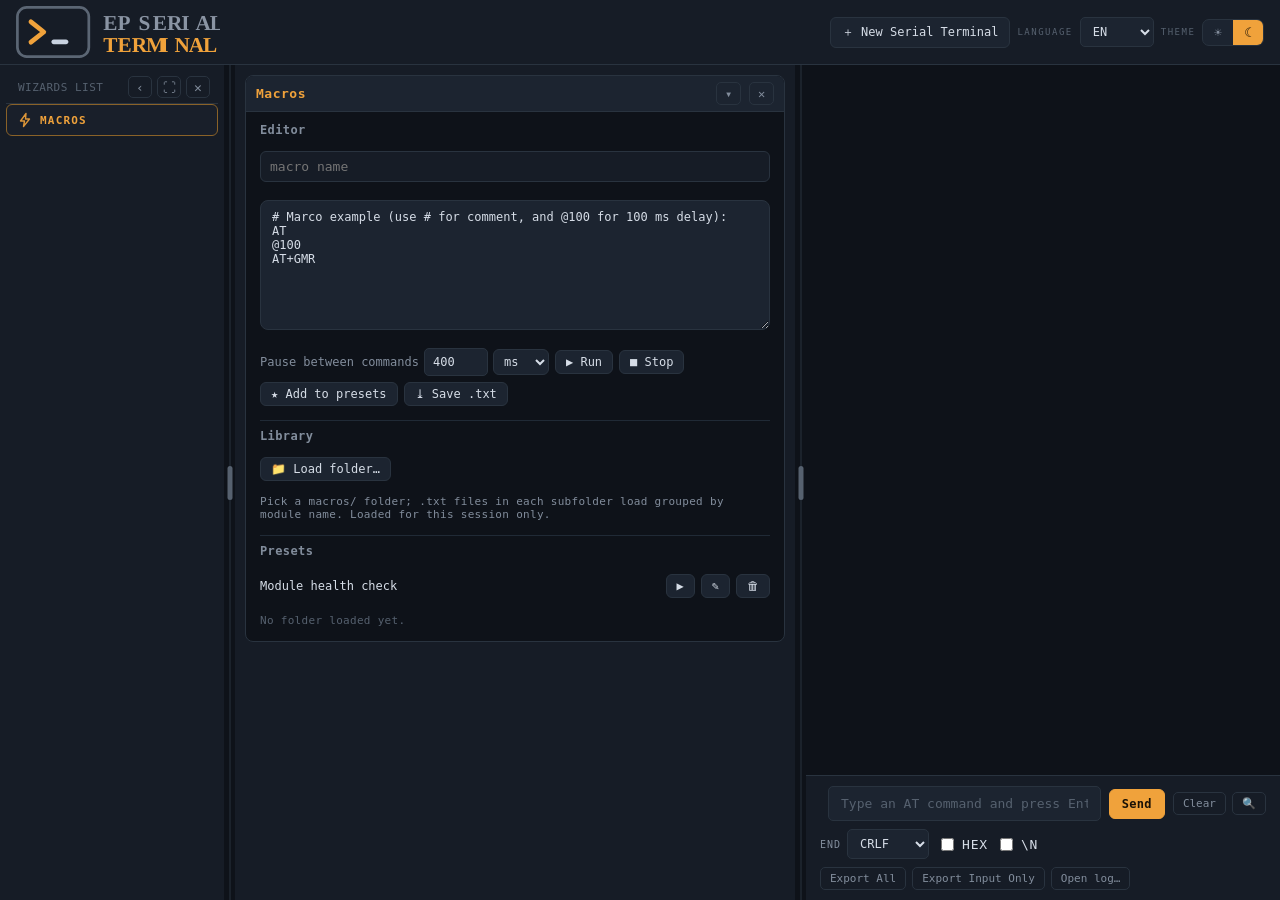
==== index.html @ 5160bb79 "Add code" ====
<!DOCTYPE html>
<html lang="es">
<head>
<meta charset="utf-8">
<meta name="viewport" content="width=device-width, initial-scale=1">
<title>AT Console · SIMCom</title>
<link rel="stylesheet" href="app/vendor/leaflet/leaflet.css">
<link rel="stylesheet" href="app/css/styles.css">
<link id="theme-css" rel="stylesheet" href="app/css/theme-dark.css">
</head>
<body>

<header>
  <!-- header logo: serial (startup/None) · SIMCom · Espressif; syncBrand() swaps it per module and theme -->
  <div class="brand">
    <img class="logo" src="app/img/serial_term.svg" alt="Serial Terminal">
  </div>
  <!-- module info dashboard -->
  <div class="hdr-inst" id="hdr-inst" style="display:none">
    <div class="dcell sim-cell cell-only">
      <span class="dk" data-i18n="g_sim">SIM</span>
      <svg class="sim-ico" viewBox="0 0 22 26" fill="none" xmlns="http://www.w3.org/2000/svg" aria-hidden="true">
        <path d="M3 1.5 h10.5 L20.5 8.5 V22.5 a2 2 0 0 1 -2 2 H3 a2 2 0 0 1 -2 -2 V3.5 a2 2 0 0 1 2 -2 z" stroke="currentColor" stroke-width="1.6"/>
        <rect x="6" y="12" width="10" height="9" rx="1.5" stroke="currentColor" stroke-width="1.3"/>
        <path d="M11 12 V21 M6 15.5 H16 M6 18 H16" stroke="currentColor" stroke-width="1"/>
      </svg>
      <span class="dv" id="g-sim">—</span>
    </div>
    <div class="dcell reg-cell cell-only">
      <span class="dk" data-i18n="g_reg">Registration</span>
      <span class="leds">
        <span class="ledwrap"><i class="led" id="led-creg"></i><b>CREG</b></span>
        <span class="ledwrap"><i class="led" id="led-cgreg"></i><b>CGREG</b></span>
        <span class="ledwrap"><i class="led" id="led-cereg"></i><b>CEREG</b></span>
      </span>
    </div>
    <!-- ESP (Espressif) cells: Wi-Fi mode, state and SSID -->
    <div class="dcell esp-only"><span class="dk" data-i18n="g_wmode">Wi-Fi mode</span><span class="dv" id="g-wmode">—</span></div>
    <div class="dcell esp-only"><span class="dk" data-i18n="g_wstate">State</span><span class="dv" id="g-wstate">—</span></div>
    <div class="dcell esp-only"><span class="dk">SSID</span><span class="dv" id="g-ssid">—</span></div>
    <div class="sig-cell">
      <span class="dk" data-i18n="g_signal">Signal</span>
      <div class="sig-row">
        <span class="bars" id="g-bars"><i></i><i></i><i></i><i></i><i></i></span>
        <div class="dcell mini cell-only"><span class="dk">CSQ</span><span class="dv" id="g-csq">—</span></div>
        <div class="dcell mini"><span class="dk">RSSI</span><span class="dv" id="g-rssi">—</span></div>
        <div class="dcell mini cell-only"><span class="dk">RS-SNR</span><span class="dv" id="g-rssnr">—</span></div>
        <div class="dcell mini cell-only"><span class="dk">RSRP</span><span class="dv" id="g-rsrp">—</span></div>
        <div class="dcell mini esp-only"><span class="dk">CH</span><span class="dv" id="g-chan">—</span></div>
      </div>
    </div>
    <div class="dcell cell-only"><span class="dk" data-i18n="g_mode">Net mode</span><span class="dv" id="g-mode">—</span></div>
    <div class="dcell cell-only"><span class="dk" data-i18n="g_band">Band</span><span class="dv" id="g-band">—</span></div>
    <div class="dcell cell-only"><span class="dk" data-i18n="g_oper">Operator</span><span class="dv dim" id="g-oper">—</span></div>
    <div class="dcell cell-only"><span class="dk">APN</span><span class="dv" id="g-apn">—</span></div>
    <div class="dcell cell-only"><span class="dk" data-i18n="g_iptype">IP type</span><span class="dv" id="g-iptype">—</span></div>
    <div class="dcell"><span class="dk">IP</span><span class="dv" id="g-ip">—</span></div>
    <div class="dcell esp-only"><span class="dk" data-i18n="g_gw">Gateway</span><span class="dv" id="g-gw">—</span></div>
    <div class="dcell esp-only"><span class="dk">MAC</span><span class="dv" id="g-mac">—</span></div>
    <button class="iconbtn" id="dash-refresh" title="Query module">↻</button>
  </div>
  <!-- App control panel: New Serial Terminal, Language, Theme -->
  <div class="ctl">
    <button id="settings-btn" class="btn">＋ <span data-i18n="new_terminal">New Serial Terminal</span></button>
    <span class="ctl-lbl" data-i18n="g_language">Language</span>
    <select id="lang" title="Language / Idioma"></select>
    <span class="ctl-lbl" data-i18n="g_theme">Theme</span>
    <div class="seg" id="theme-toggle" title="Theme">
      <button data-theme="light" aria-label="Light">☀</button>
      <button data-theme="dark" aria-label="Dark">☾</button>
    </div>
  </div>
</header>

<!-- New Serial Terminal menu -->
<div id="settings-pop" hidden>
  <div class="setpop-head"><b id="setpop-title" data-i18n="new_terminal">New Serial Terminal</b><span id="setpop-target" class="setpop-target"></span><span class="sp"></span><button class="iconbtn" id="setpop-close">✕</button></div>
  <div class="setpop-grid">
    <label class="field phys"><span data-i18n="baud">Baud</span>
      <select id="baud">
        <option>9600</option><option>57600</option>
        <option selected>115200</option><option>230400</option>
        <option>460800</option><option>921600</option>
      </select>
    </label>
    <label class="field phys"><span data-i18n="databits">Data</span>
      <select id="databits"><option selected>8</option><option>7</option></select>
    </label>
    <label class="field phys"><span data-i18n="stopbits">Stop</span>
      <select id="stopbits"><option selected>1</option><option>2</option></select>
    </label>
    <label class="field phys"><span data-i18n="parity">Parity</span>
      <select id="parity">
        <option value="none" selected data-i18n="par_none">None</option>
        <option value="even" data-i18n="par_even">Even</option>
        <option value="odd" data-i18n="par_odd">Odd</option>
      </select>
    </label>
    <label class="field"><span data-i18n="enc">Enc</span>
      <select id="enc">
        <option value="utf-8" selected>UTF-8</option>
        <option value="latin1">Latin-1</option>
        <option value="ascii">ASCII</option>
      </select>
    </label>
    <label class="field"><span data-i18n="module">Module</span>
      <select id="module"></select>
    </label>
  </div>
  <div class="setpop-toggles">
    <label class="toggle"><input type="checkbox" id="t-ts" checked> <span data-i18n="ts">Time</span></label>
    <label class="toggle"><input type="checkbox" id="t-dir" checked> <span data-i18n="dir">› ‹ Direction</span></label>
    <label class="toggle"><input type="checkbox" id="t-echo"> <span data-i18n="echo">Show echo</span></label>
    <label class="toggle"><input type="checkbox" id="t-scroll" checked> <span data-i18n="scroll">Auto-scroll</span></label>
    <label class="toggle"><input type="checkbox" id="t-ansi"> <span data-i18n="ansi">ANSI colors</span></label>
    <label class="toggle"><input type="checkbox" id="t-np"> <span data-i18n="np">Non-printable</span></label>
    <label class="toggle sub-toggle"><input type="checkbox" id="t-eolshow"> <span data-i18n="show_eol">↳ show CR / LF</span></label>
    <label class="toggle"><input type="checkbox" id="t-badges" checked> <span data-i18n="badges">Labels (URC / PROMPT / ERROR)</span></label>
    <label class="toggle"><input type="checkbox" id="t-lat" checked> <span data-i18n="latency">Latency (ms)</span></label>
  </div>
  <div class="setpop-foot">
    <label class="toggle phys"><input type="checkbox" id="t-autoreconn"> <span data-i18n="autoreconnect">Auto-reconnect</span></label>
  </div>
  <div class="setpop-conn" id="setpop-conn">
    <button id="connect" class="btn primary" data-i18n="open_serial">Open serial port</button>
    <button id="virtual" class="btn" data-i18n="open_sim">Open Serial simulator</button>
  </div>
  <!-- version + build stamp (populated by init.js from APP_BUILD; standalone builds carry the date) -->
  <div class="setpop-ver" id="setpop-ver"></div>
</div>

<!-- Main: Left Menu, Wizzards pannel, Consoles pannel  -->
<main>
  <!-- Left Menu  -->
  <button id="side-reopen" title="Show AT commands" hidden>›</button>
  <aside id="sidebar"><!-- quick actions injected --></aside>

  <div class="gutter" id="gutter-side" title="Resize"></div> <!-- Resize pannel  -->

  <!-- Wizzards pannel  -->
  <section id="wiz-panel" hidden>
    <div class="wiz-scroll"><div id="wiz-stack"></div></div>
  </section>

  <div class="gutter" id="gutter-wiz" title="Resize" hidden></div> <!-- Resize pannel  -->

  <!-- Consoles pannel  -->
  <div class="panel">

    <div id="consoles"></div>

    <!-- Log search and filters (focused terminal) — opens with 🔍 or Ctrl+F -->
    <div class="searchbar" id="searchbar" hidden>
      <input id="log-q" type="text" data-i18n-ph="log_search" placeholder="Search log" autocomplete="off" spellcheck="false">
      <span id="q-count" class="q-count"></span>
      <button class="iconbtn" id="q-prev" title="Shift+Enter">↑</button>
      <button class="iconbtn" id="q-next" title="Enter">↓</button>
      <button class="qflt active" id="f-tx">TX</button>
      <button class="qflt active" id="f-rx">RX</button>
      <button class="qflt active" id="f-urc">URC</button>
      <button class="qflt active" id="f-err">ERROR</button>
      <button class="iconbtn" id="q-close" title="Esc">✕</button>
    </div>

    <div class="cmdbar">
      <span id="cmd-target" class="cmd-target"></span>
      <input id="cmd" type="text" data-i18n-ph="cmd_ph" placeholder="Type an AT command and press Enter  ·  ↑/↓ history" autocomplete="off" spellcheck="false">
      <button id="send" class="btn primary" data-i18n="send">Send</button>
      <span class="cmd-tools">
        <button class="iconbtn" id="b-clear" data-i18n="clear">Clear</button>
        <button class="iconbtn" id="b-search" title="Ctrl+F">🔍</button>
      </span>
      <label class="field cmd-eol"><span data-i18n="eol">End</span>
        <select id="eol">
          <option value="\r">CR</option>
          <option value="\r\n" selected>CRLF</option>
          <option value="\n">LF</option>
          <option value="" data-i18n="eol_none">No end</option>
        </select>
      </label>
      <label class="toggle hex-tg"><input type="checkbox" id="t-hex"> <span data-i18n="hex">Hex</span></label>
      <label class="toggle hex-tg" title="\r \n \t \xHH \uHHHH"><input type="checkbox" id="t-esc"> <span data-i18n="esc">\n</span></label>
      <span class="cmd-tools">
        <button class="iconbtn" id="b-export" data-i18n="export_all">Export All</button>
        <button class="iconbtn" id="b-exphist" data-i18n="export_input">Export Input Only</button>
        <button class="iconbtn" id="b-import" data-i18n="log_open">Open log…</button>
      </span>
    </div>
  </div>
 
</main>

<!-- Unsupported -->
<div id="unsupported"><div>
  <h2 data-i18n="unsup_title">Web Serial not available</h2>
  <p data-i18n="unsup_text">Your browser doesn't support the <b>Web Serial API</b> (available in desktop Chrome, Edge or Opera, over <code>https</code> or <code>localhost</code>). You can still try the console with the <b>virtual modem</b>, which needs no hardware or port.</p>
  <button class="btn primary" id="u-virtual" style="margin-top:16px" data-i18n="unsup_btn">Continue in Virtual mode</button>
</div></div>

<!-- Scripts -->
<script src="app/js/util.js"></script>
<script src="app/js/icons.js"></script>
<script src="app/js/i18n.js"></script>
<script src="app/lang/en.js"></script>
<script src="app/lang/es.js"></script>
<script src="app/lang/pt.js"></script>
<script src="app/lang/zh.js"></script>
<script src="app/lang/it.js"></script>
<script src="app/lang/fr.js"></script>
<script src="app/lang/ja.js"></script>
<script src="app/lang/ko.js"></script>
<script src="app/lang/de.js"></script>
<script src="app/lang/ru.js"></script>
<script src="app/vendor/leaflet/leaflet.js"></script>
<script src="app/js/serial.js"></script>
<script src="app/js/emulator.js"></script>
<script src="app/js/drivers.js"></script>
<script src="app/js/profiles.js"></script>
<script src="app/js/data.js"></script>
<script src="app/js/macros.js"></script>
<script src="app/js/live.js"></script>
<script src="app/js/session.js"></script>
<script src="app/js/app.js"></script>
<script src="app/js/wizards-core.js"></script>
<script src="app/js/wizards-radio.js"></script>
<script src="app/js/wizards-services.js"></script>
<script src="app/js/init.js"></script>

</body>
</html>
---- app/vendor/leaflet/leaflet.css ----
/* required styles */

.leaflet-pane,
.leaflet-tile,
.leaflet-marker-icon,
.leaflet-marker-shadow,
.leaflet-tile-container,
.leaflet-pane > svg,
.leaflet-pane > canvas,
.leaflet-zoom-box,
.leaflet-image-layer,
.leaflet-layer {
	position: absolute;
	left: 0;
	top: 0;
	}
.leaflet-container {
	overflow: hidden;
	}
.leaflet-tile,
.leaflet-marker-icon,
.leaflet-marker-shadow {
	-webkit-user-select: none;
	   -moz-user-select: none;
	        user-select: none;
	  -webkit-user-drag: none;
	}
/* Prevents IE11 from highlighting tiles in blue */
.leaflet-tile::selection {
	background: transparent;
}
/* Safari renders non-retina tile on retina better with this, but Chrome is worse */
.leaflet-safari .leaflet-tile {
	image-rendering: -webkit-optimize-contrast;
	}
/* hack that prevents hw layers "stretching" when loading new tiles */
.leaflet-safari .leaflet-tile-container {
	width: 1600px;
	height: 1600px;
	-webkit-transform-origin: 0 0;
	}
.leaflet-marker-icon,
.leaflet-marker-shadow {
	display: block;
	}
/* .leaflet-container svg: reset svg max-width decleration shipped in Joomla! (joomla.org) 3.x */
/* .leaflet-container img: map is broken in FF if you have max-width: 100% on tiles */
.leaflet-container .leaflet-overlay-pane svg {
	max-width: none !important;
	max-height: none !important;
	}
.leaflet-container .leaflet-marker-pane img,
.leaflet-container .leaflet-shadow-pane img,
.leaflet-container .leaflet-tile-pane img,
.leaflet-container img.leaflet-image-layer,
.leaflet-container .leaflet-tile {
	max-width: none !important;
	max-height: none !important;
	width: auto;
	padding: 0;
	}

.leaflet-container img.leaflet-tile {
	/* See: https://bugs.chromium.org/p/chromium/issues/detail?id=600120 */
	mix-blend-mode: plus-lighter;
}

.leaflet-container.leaflet-touch-zoom {
	-ms-touch-action: pan-x pan-y;
	touch-action: pan-x pan-y;
	}
.leaflet-container.leaflet-touch-drag {
	-ms-touch-action: pinch-zoom;
	/* Fallback for FF which doesn't support pinch-zoom */
	touch-action: none;
	touch-action: pinch-zoom;
}
.leaflet-container.leaflet-touch-drag.leaflet-touch-zoom {
	-ms-touch-action: none;
	touch-action: none;
}
.leaflet-container {
	-webkit-tap-highlight-color: transparent;
}
.leaflet-container a {
	-webkit-tap-highlight-color: rgba(51, 181, 229, 0.4);
}
.leaflet-tile {
	filter: inherit;
	visibility: hidden;
	}
.leaflet-tile-loaded {
	visibility: inherit;
	}
.leaflet-zoom-box {
	width: 0;
	height: 0;
	-moz-box-sizing: border-box;
	     box-sizing: border-box;
	z-index: 800;
	}
/* workaround for https://bugzilla.mozilla.org/show_bug.cgi?id=888319 */
.leaflet-overlay-pane svg {
	-moz-user-select: none;
	}

.leaflet-pane         { z-index: 400; }

.leaflet-tile-pane    { z-index: 200; }
.leaflet-overlay-pane { z-index: 400; }
.leaflet-shadow-pane  { z-index: 500; }
.leaflet-marker-pane  { z-index: 600; }
.leaflet-tooltip-pane   { z-index: 650; }
.leaflet-popup-pane   { z-index: 700; }

.leaflet-map-pane canvas { z-index: 100; }
.leaflet-map-pane svg    { z-index: 200; }

.leaflet-vml-shape {
	width: 1px;
	height: 1px;
	}
.lvml {
	behavior: url(#default#VML);
	display: inline-block;
	position: absolute;
	}


/* control positioning */

.leaflet-control {
	position: relative;
	z-index: 800;
	pointer-events: visiblePainted; /* IE 9-10 doesn't have auto */
	pointer-events: auto;
	}
.leaflet-top,
.leaflet-bottom {
	position: absolute;
	z-index: 1000;
	pointer-events: none;
	}
.leaflet-top {
	top: 0;
	}
.leaflet-right {
	right: 0;
	}
.leaflet-bottom {
	bottom: 0;
	}
.leaflet-left {
	left: 0;
	}
.leaflet-control {
	float: left;
	clear: both;
	}
.leaflet-right .leaflet-control {
	float: right;
	}
.leaflet-top .leaflet-control {
	margin-top: 10px;
	}
.leaflet-bottom .leaflet-control {
	margin-bottom: 10px;
	}
.leaflet-left .leaflet-control {
	margin-left: 10px;
	}
.leaflet-right .leaflet-control {
	margin-right: 10px;
	}


/* zoom and fade animations */

.leaflet-fade-anim .leaflet-popup {
	opacity: 0;
	-webkit-transition: opacity 0.2s linear;
	   -moz-transition: opacity 0.2s linear;
	        transition: opacity 0.2s linear;
	}
.leaflet-fade-anim .leaflet-map-pane .leaflet-popup {
	opacity: 1;
	}
.leaflet-zoom-animated {
	-webkit-transform-origin: 0 0;
	    -ms-transform-origin: 0 0;
	        transform-origin: 0 0;
	}
svg.leaflet-zoom-animated {
	will-change: transform;
}

.leaflet-zoom-anim .leaflet-zoom-animated {
	-webkit-transition: -webkit-transform 0.25s cubic-bezier(0,0,0.25,1);
	   -moz-transition:    -moz-transform 0.25s cubic-bezier(0,0,0.25,1);
	        transition:         transform 0.25s cubic-bezier(0,0,0.25,1);
	}
.leaflet-zoom-anim .leaflet-tile,
.leaflet-pan-anim .leaflet-tile {
	-webkit-transition: none;
	   -moz-transition: none;
	        transition: none;
	}

.leaflet-zoom-anim .leaflet-zoom-hide {
	visibility: hidden;
	}


/* cursors */

.leaflet-interactive {
	cursor: pointer;
	}
.leaflet-grab {
	cursor: -webkit-grab;
	cursor:    -moz-grab;
	cursor:         grab;
	}
.leaflet-crosshair,
.leaflet-crosshair .leaflet-interactive {
	cursor: crosshair;
	}
.leaflet-popup-pane,
.leaflet-control {
	cursor: auto;
	}
.leaflet-dragging .leaflet-grab,
.leaflet-dragging .leaflet-grab .leaflet-interactive,
.leaflet-dragging .leaflet-marker-draggable {
	cursor: move;
	cursor: -webkit-grabbing;
	cursor:    -moz-grabbing;
	cursor:         grabbing;
	}

/* marker & overlays interactivity */
.leaflet-marker-icon,
.leaflet-marker-shadow,
.leaflet-image-layer,
.leaflet-pane > svg path,
.leaflet-tile-container {
	pointer-events: none;
	}

.leaflet-marker-icon.leaflet-interactive,
.leaflet-image-layer.leaflet-interactive,
.leaflet-pane > svg path.leaflet-interactive,
svg.leaflet-image-layer.leaflet-interactive path {
	pointer-events: visiblePainted; /* IE 9-10 doesn't have auto */
	pointer-events: auto;
	}

/* visual tweaks */

.leaflet-container {
	background: #ddd;
	outline-offset: 1px;
	}
.leaflet-container a {
	color: #0078A8;
	}
.leaflet-zoom-box {
	border: 2px dotted #38f;
	background: rgba(255,255,255,0.5);
	}


/* general typography */
.leaflet-container {
	font-family: "Helvetica Neue", Arial, Helvetica, sans-serif;
	font-size: 12px;
	font-size: 0.75rem;
	line-height: 1.5;
	}


/* general toolbar styles */

.leaflet-bar {
	box-shadow: 0 1px 5px rgba(0,0,0,0.65);
	border-radius: 4px;
	}
.leaflet-bar a {
	background-color: #fff;
	border-bottom: 1px solid #ccc;
	width: 26px;
	height: 26px;
	line-height: 26px;
	display: block;
	text-align: center;
	text-decoration: none;
	color: black;
	}
.leaflet-bar a,
.leaflet-control-layers-toggle {
	background-position: 50% 50%;
	background-repeat: no-repeat;
	display: block;
	}
.leaflet-bar a:hover,
.leaflet-bar a:focus {
	background-color: #f4f4f4;
	}
.leaflet-bar a:first-child {
	border-top-left-radius: 4px;
	border-top-right-radius: 4px;
	}
.leaflet-bar a:last-child {
	border-bottom-left-radius: 4px;
	border-bottom-right-radius: 4px;
	border-bottom: none;
	}
.leaflet-bar a.leaflet-disabled {
	cursor: default;
	background-color: #f4f4f4;
	color: #bbb;
	}

.leaflet-touch .leaflet-bar a {
	width: 30px;
	height: 30px;
	line-height: 30px;
	}
.leaflet-touch .leaflet-bar a:first-child {
	border-top-left-radius: 2px;
	border-top-right-radius: 2px;
	}
.leaflet-touch .leaflet-bar a:last-child {
	border-bottom-left-radius: 2px;
	border-bottom-right-radius: 2px;
	}

/* zoom control */

.leaflet-control-zoom-in,
.leaflet-control-zoom-out {
	font: bold 18px 'Lucida Console', Monaco, monospace;
	text-indent: 1px;
	}

.leaflet-touch .leaflet-control-zoom-in, .leaflet-touch .leaflet-control-zoom-out  {
	font-size: 22px;
	}


/* layers control */

.leaflet-control-layers {
	box-shadow: 0 1px 5px rgba(0,0,0,0.4);
	background: #fff;
	border-radius: 5px;
	}
.leaflet-control-layers-toggle {
	background-image: url(images/layers.png);
	width: 36px;
	height: 36px;
	}
.leaflet-retina .leaflet-control-layers-toggle {
	background-image: url(images/layers-2x.png);
	background-size: 26px 26px;
	}
.leaflet-touch .leaflet-control-layers-toggle {
	width: 44px;
	height: 44px;
	}
.leaflet-control-layers .leaflet-control-layers-list,
.leaflet-control-layers-expanded .leaflet-control-layers-toggle {
	display: none;
	}
.leaflet-control-layers-expanded .leaflet-control-layers-list {
	display: block;
	position: relative;
	}
.leaflet-control-layers-expanded {
	padding: 6px 10px 6px 6px;
	color: #333;
	background: #fff;
	}
.leaflet-control-layers-scrollbar {
	overflow-y: scroll;
	overflow-x: hidden;
	padding-right: 5px;
	}
.leaflet-control-layers-selector {
	margin-top: 2px;
	position: relative;
	top: 1px;
	}
.leaflet-control-layers label {
	display: block;
	font-size: 13px;
	font-size: 1.08333em;
	}
.leaflet-control-layers-separator {
	height: 0;
	border-top: 1px solid #ddd;
	margin: 5px -10px 5px -6px;
	}

/* Default icon URLs */
.leaflet-default-icon-path { /* used only in path-guessing heuristic, see L.Icon.Default */
	background-image: url(images/marker-icon.png);
	}


/* attribution and scale controls */

.leaflet-container .leaflet-control-attribution {
	background: #fff;
	background: rgba(255, 255, 255, 0.8);
	margin: 0;
	}
.leaflet-control-attribution,
.leaflet-control-scale-line {
	padding: 0 5px;
	color: #333;
	line-height: 1.4;
	}
.leaflet-control-attribution a {
	text-decoration: none;
	}
.leaflet-control-attribution a:hover,
.leaflet-control-attribution a:focus {
	text-decoration: underline;
	}
.leaflet-attribution-flag {
	display: inline !important;
	vertical-align: baseline !important;
	width: 1em;
	height: 0.6669em;
	}
.leaflet-left .leaflet-control-scale {
	margin-left: 5px;
	}
.leaflet-bottom .leaflet-control-scale {
	margin-bottom: 5px;
	}
.leaflet-control-scale-line {
	border: 2px solid #777;
	border-top: none;
	line-height: 1.1;
	padding: 2px 5px 1px;
	white-space: nowrap;
	-moz-box-sizing: border-box;
	     box-sizing: border-box;
	background: rgba(255, 255, 255, 0.8);
	text-shadow: 1px 1px #fff;
	}
.leaflet-control-scale-line:not(:first-child) {
	border-top: 2px solid #777;
	border-bottom: none;
	margin-top: -2px;
	}
.leaflet-control-scale-line:not(:first-child):not(:last-child) {
	border-bottom: 2px solid #777;
	}

.leaflet-touch .leaflet-control-attribution,
.leaflet-touch .leaflet-control-layers,
.leaflet-touch .leaflet-bar {
	box-shadow: none;
	}
.leaflet-touch .leaflet-control-layers,
.leaflet-touch .leaflet-bar {
	border: 2px solid rgba(0,0,0,0.2);
	background-clip: padding-box;
	}


/* popup */

.leaflet-popup {
	position: absolute;
	text-align: center;
	margin-bottom: 20px;
	}
.leaflet-popup-content-wrapper {
	padding: 1px;
	text-align: left;
	border-radius: 12px;
	}
.leaflet-popup-content {
	margin: 13px 24px 13px 20px;
	line-height: 1.3;
	font-size: 13px;
	font-size: 1.08333em;
	min-height: 1px;
	}
.leaflet-popup-content p {
	margin: 17px 0;
	margin: 1.3em 0;
	}
.leaflet-popup-tip-container {
	width: 40px;
	height: 20px;
	position: absolute;
	left: 50%;
	margin-top: -1px;
	margin-left: -20px;
	overflow: hidden;
	pointer-events: none;
	}
.leaflet-popup-tip {
	width: 17px;
	height: 17px;
	padding: 1px;

	margin: -10px auto 0;
	pointer-events: auto;

	-webkit-transform: rotate(45deg);
	   -moz-transform: rotate(45deg);
	    -ms-transform: rotate(45deg);
	        transform: rotate(45deg);
	}
.leaflet-popup-content-wrapper,
.leaflet-popup-tip {
	background: white;
	color: #333;
	box-shadow: 0 3px 14px rgba(0,0,0,0.4);
	}
.leaflet-container a.leaflet-popup-close-button {
	position: absolute;
	top: 0;
	right: 0;
	border: none;
	text-align: center;
	width: 24px;
	height: 24px;
	font: 16px/24px Tahoma, Verdana, sans-serif;
	color: #757575;
	text-decoration: none;
	background: transparent;
	}
.leaflet-container a.leaflet-popup-close-button:hover,
.leaflet-container a.leaflet-popup-close-button:focus {
	color: #585858;
	}
.leaflet-popup-scrolled {
	overflow: auto;
	}

.leaflet-oldie .leaflet-popup-content-wrapper {
	-ms-zoom: 1;
	}
.leaflet-oldie .leaflet-popup-tip {
	width: 24px;
	margin: 0 auto;

	-ms-filter: "progid:DXImageTransform.Microsoft.Matrix(M11=0.70710678, M12=0.70710678, M21=-0.70710678, M22=0.70710678)";
	filter: progid:DXImageTransform.Microsoft.Matrix(M11=0.70710678, M12=0.70710678, M21=-0.70710678, M22=0.70710678);
	}

.leaflet-oldie .leaflet-control-zoom,
.leaflet-oldie .leaflet-control-layers,
.leaflet-oldie .leaflet-popup-content-wrapper,
.leaflet-oldie .leaflet-popup-tip {
	border: 1px solid #999;
	}


/* div icon */

.leaflet-div-icon {
	background: #fff;
	border: 1px solid #666;
	}


/* Tooltip */
/* Base styles for the element that has a tooltip */
.leaflet-tooltip {
	position: absolute;
	padding: 6px;
	background-color: #fff;
	border: 1px solid #fff;
	border-radius: 3px;
	color: #222;
	white-space: nowrap;
	-webkit-user-select: none;
	-moz-user-select: none;
	-ms-user-select: none;
	user-select: none;
	pointer-events: none;
	box-shadow: 0 1px 3px rgba(0,0,0,0.4);
	}
.leaflet-tooltip.leaflet-interactive {
	cursor: pointer;
	pointer-events: auto;
	}
.leaflet-tooltip-top:before,
.leaflet-tooltip-bottom:before,
.leaflet-tooltip-left:before,
.leaflet-tooltip-right:before {
	position: absolute;
	pointer-events: none;
	border: 6px solid transparent;
	background: transparent;
	content: "";
	}

/* Directions */

.leaflet-tooltip-bottom {
	margin-top: 6px;
}
.leaflet-tooltip-top {
	margin-top: -6px;
}
.leaflet-tooltip-bottom:before,
.leaflet-tooltip-top:before {
	left: 50%;
	margin-left: -6px;
	}
.leaflet-tooltip-top:before {
	bottom: 0;
	margin-bottom: -12px;
	border-top-color: #fff;
	}
.leaflet-tooltip-bottom:before {
	top: 0;
	margin-top: -12px;
	margin-left: -6px;
	border-bottom-color: #fff;
	}
.leaflet-tooltip-left {
	margin-left: -6px;
}
.leaflet-tooltip-right {
	margin-left: 6px;
}
.leaflet-tooltip-left:before,
.leaflet-tooltip-right:before {
	top: 50%;
	margin-top: -6px;
	}
.leaflet-tooltip-left:before {
	right: 0;
	margin-right: -12px;
	border-left-color: #fff;
	}
.leaflet-tooltip-right:before {
	left: 0;
	margin-left: -12px;
	border-right-color: #fff;
	}

/* Printing */

@media print {
	/* Prevent printers from removing background-images of controls. */
	.leaflet-control {
		-webkit-print-color-adjust: exact;
		print-color-adjust: exact;
		}
	}
---- app/css/styles.css ----
@layer base, responsive;

@layer base {
/* AT Console — structure and components (no theme colors).
   Colors live in theme-dark.css / theme-light.css. */
:root {
  --mono: ui-monospace, 'JetBrains Mono', 'IBM Plex Mono', 'SF Mono', Menlo, Consolas, monospace;
}

  * { box-sizing: border-box; }
  html, body { height: 100%; margin: 0; }
  body {
    background: var(--bg);
    color: var(--ink);
    font-family: var(--mono);
    font-size: 13px;
    display: flex;
    flex-direction: column;
    overflow: hidden;
  }
  button { font-family: inherit; cursor: pointer; }
  ::selection { background: var(--amber-dim); color: #fff; }

  /* Theme-matching scrollbars (Chromium + Firefox) */
  * { scrollbar-width: thin; scrollbar-color: var(--line) transparent; }
  ::-webkit-scrollbar { width: 11px; height: 11px; }
  ::-webkit-scrollbar-track { background: transparent; }
  ::-webkit-scrollbar-thumb { background: var(--line); border-radius: 7px;
    border: 3px solid transparent; background-clip: padding-box; }
  ::-webkit-scrollbar-thumb:hover { background: var(--ink-faint); }
  ::-webkit-scrollbar-thumb:active { background: var(--amber-dim); }
  ::-webkit-scrollbar-corner { background: transparent; }

  /* ---------- Header (logo · instruments · controls; wraps if it doesn't fit) ---------- */
  header {
    display: flex; align-items: center; gap: 4px 14px;
    flex-wrap: wrap;                    /* narrow: blocks wrap to the next row instead of overlapping */
    padding: 6px 16px;
    background: var(--surface);
    border-bottom: 1px solid var(--line);
    flex-shrink: 0;
  }
  .brand { display: flex; align-items: center; gap: 11px; }
  .brand .logo { height: 52px; width: auto; display: block; }
  .brand .tag { display: flex; flex-direction: column; line-height: 1.12; }
  .brand .tag b { font-size: 13px; letter-spacing: .3px; color: var(--ink); font-weight: 600; }
  .brand .tag small { color: var(--ink-faint); letter-spacing: 1.5px; text-transform: uppercase; font-size: 9px; }

  /* ---------- Theme toggle (segmented pill) ---------- */
  .seg { display: inline-flex; flex-wrap: wrap; border: 1px solid var(--line); border-radius: 7px; overflow: hidden; background: var(--surface-2); }
  .seg button { background: transparent; border: none; color: var(--ink-dim); padding: 6px 11px; font-size: 13px; line-height: 1; white-space: nowrap; cursor: pointer; transition: background .12s, color .12s; }
  .seg button:hover { color: var(--ink); }
  .seg button.on { background: var(--amber); color: #1a1206; }

  .ctl { display: flex; align-items: center; gap: 7px; margin-left: auto; flex-shrink: 0; }   /* doesn't shrink: the info area (which wraps) absorbs the shortfall */
  .ctl .seg { flex-wrap: nowrap; flex-shrink: 0; }   /* the theme toggle never wraps */
  #settings-btn { padding: 6px 11px; letter-spacing: 0; white-space: nowrap; }   /* more compact so everything fits */
  label.field { display: flex; align-items: center; gap: 6px; color: var(--ink-dim);
    text-transform: uppercase; font-size: 10px; letter-spacing: 1px; }
  select, input[type=text], input[type=number], input[type=password] {
    font-family: inherit; font-size: 12px;
    background: var(--surface-2); color: var(--ink);
    border: 1px solid var(--line); border-radius: 5px;
    padding: 6px 8px; outline: none;
  }
  select:focus, input[type=text]:focus, input[type=number]:focus, input[type=password]:focus { border-color: var(--amber-dim); }
  input[type=checkbox] { accent-color: var(--amber); }

  .btn {
    background: var(--surface-2); color: var(--ink);
    border: 1px solid var(--line); border-radius: 6px;
    padding: 7px 12px; font-size: 12px; letter-spacing: .3px;
    transition: border-color .12s, background .12s;
  }
  .btn:hover { border-color: var(--amber-dim); background: var(--hover); }
  .btn:active { transform: translateY(1px); }
  .btn.primary { background: var(--amber); color: #1a1206; border-color: var(--amber); font-weight: 600; }
  .btn.primary:hover { background: var(--amber-hi); }
  .btn.danger:hover { border-color: var(--err); color: var(--err); }
  .btn:disabled { opacity: .4; cursor: not-allowed; }

  /* ---------- Module info, unified into the header ---------- */
  .hdr-inst {
    display: flex; align-items: center;
    flex-wrap: wrap; row-gap: 2px;      /* cells that don't fit wrap to the next row (no horizontal scroll) */
    border-left: 1px solid var(--line-soft);
    min-width: 0; flex-shrink: 1;
  }
  .ctl-lbl { font-size: 9px; letter-spacing: 1.5px; text-transform: uppercase; color: var(--ink-faint); white-space: nowrap; }

  .dcell { display: flex; flex-direction: column; gap: 1px; padding: 3px 12px;
    min-width: 52px; border-right: 1px solid var(--line-soft); }
  .hdr-inst > .dcell:last-of-type, .hdr-inst > .sig-cell { }
  .dk { font-size: 8px; letter-spacing: 1px; text-transform: uppercase; color: var(--ink-faint); white-space: nowrap; }
  .dv { font-size: 12px; color: var(--ink); font-variant-numeric: tabular-nums; white-space: nowrap; }
  .dv.dim { color: var(--ink-faint); }

  /* signal cell: bars + metrics (CSQ/RSSI/RS-SNR/RSRP) grouped */
  .sig-cell { display: flex; flex-direction: column; gap: 3px; padding: 3px 12px; border-right: 1px solid var(--line-soft); }
  .sig-row { display: flex; align-items: flex-end; gap: 12px; }
  .dcell.mini { padding: 0; min-width: auto; border-right: none; }

  .dot { display: inline-block; width: 8px; height: 8px; border-radius: 50%;
    background: var(--ink-faint); box-shadow: 0 0 0 0 transparent; }
  .dot.on { background: var(--ok); box-shadow: 0 0 8px var(--ok); }
  .dot.busy { background: var(--amber); box-shadow: 0 0 8px var(--amber); }

  .bars { display: flex; align-items: flex-end; gap: 2px; height: 16px; }
  .bars i { width: 4px; background: var(--line); border-radius: 1px; transition: background .2s, height .2s; }
  .bars i:nth-child(1){ height: 4px; } .bars i:nth-child(2){ height: 7px; }
  .bars i:nth-child(3){ height: 10px; } .bars i:nth-child(4){ height: 13px; }
  .bars i:nth-child(5){ height: 16px; }
  .bars i.lit { background: var(--amber); }

  /* header dashboard per family: cellular cells (cell-only) vs Espressif (esp-only) */
  #hdr-inst.esp .cell-only { display: none; }
  #hdr-inst:not(.esp) .esp-only { display: none; }

  /* SIM icon (SVG): follows the CPIN state (green READY · amber asks PIN/PUK · red no SIM) */
  .sim-ico { height: 18px; width: auto; color: var(--ink-dim); margin: 1px 0; transition: color .2s; }
  .sim-cell { align-items: flex-start; }
  .sim-cell.sim-ok   .sim-ico { color: var(--ok); }
  .sim-cell.sim-warn .sim-ico { color: var(--amber); }
  .sim-cell.sim-err  .sim-ico { color: var(--err); }

  /* registration: 3 LEDs (CREG / CGREG / CEREG) */
  .leds { display: flex; align-items: center; gap: 9px; white-space: nowrap; height: 15px; }
  .ledwrap { display: flex; align-items: center; gap: 3px; cursor: default; }
  .ledwrap b { font-size: 9px; font-weight: 600; color: var(--ink-faint); letter-spacing: .3px; }
  .led { width: 8px; height: 8px; border-radius: 50%; background: var(--line);
    box-shadow: 0 0 0 0 transparent; transition: background .2s, box-shadow .2s; }
  .led.ok   { background: var(--ok);    box-shadow: 0 0 7px var(--ok); }
  .led.roam { background: #4a90d9;      box-shadow: 0 0 7px #4a90d9; }   /* registered while roaming (blue) */
  .led.warn { background: var(--amber); box-shadow: 0 0 7px var(--amber); }
  .led.err  { background: var(--err);   box-shadow: 0 0 7px var(--err); }

  #dash-refresh { margin: 0 6px; font-size: 15px; flex-shrink: 0; }

  /* ---------- Main ---------- */
  main { display: flex; flex: 1; min-height: 0; }

  /* Draggable dividers between panels (thin line + centered handle, Claude style) */
  .gutter { flex: 0 0 11px; align-self: stretch; background: transparent; cursor: col-resize;
    position: relative; z-index: 6; }
  /* continuous full-height line, centered in the gutter */
  .gutter::before { content: ''; position: absolute; left: 50%; top: 0; bottom: 0; transform: translateX(-50%);
    width: 1px; background: var(--line); transition: background .12s; }
  /* handle (pill) centered on the line */
  .gutter::after { content: ''; position: absolute; left: 50%; top: 50%; transform: translate(-50%, -50%);
    width: 5px; height: 34px; border-radius: 5px; background: var(--ink-faint);
    transition: background .12s; }
  .gutter:hover::before, .gutter.dragging::before { background: var(--amber); }
  .gutter:hover::after, .gutter.dragging::after { background: var(--amber); }
  .gutter[hidden] { display: none; }

  aside {
    width: 224px; flex-shrink: 0;
    background: var(--surface);
    overflow-y: auto; padding: 6px;
  }
  /* collapsible sidebar category: clicking the header shows/hides its sub-options.
     It is a "parent menu": same typography as the top-level items. */
  summary.grp-cat { list-style: none; cursor: pointer;
    font-size: 11px; letter-spacing: 1.2px; text-transform: uppercase; color: var(--ink-dim);
    font-weight: 600; padding: 8px 10px 3px; border: 1px solid transparent;   /* transparent border: aligns the icon with the items */
    display: flex; align-items: center; gap: 7px; }
  summary.grp-cat::-webkit-details-marker { display: none; }
  /* expand arrow: to the RIGHT of parent options, slightly bigger */
  summary.grp-cat::after { content: '▸'; font-size: 12px; color: var(--ink-faint); transition: transform .15s; flex-shrink: 0; margin-left: 4px; }
  .grp-catgroup[open] > summary.grp-cat::after { transform: rotate(90deg); color: var(--amber); }
  summary.grp-cat:hover { color: var(--amber); }
  summary.grp-cat:hover::after { color: var(--amber); }
  /* collapsed: hide the sub-options (the item's display:flex overrides the <details>' native display:none) */
  .grp-catgroup:not([open]) > .grp-item { display: none; }
  /* each sidebar option is a wizard launcher (AT commands live inside the wizard) */
  .grp-item {
    width: 100%; text-align: left; cursor: pointer; margin-bottom: 2px;
    background: transparent; border: 1px solid transparent; border-radius: 6px;
    padding: 7px 10px; font-size: 11px; letter-spacing: 1.2px;   /* top level = "parent menu" (same size as the categories) */
    text-transform: uppercase; color: var(--ink-dim); font-weight: 600;
    display: flex; align-items: center; gap: 7px;
  }
  .grp-item.sub {                              /* sub-option: smaller typography than the parents */
    padding: 6px 10px 6px 24px; font-size: 9.5px; letter-spacing: .8px;
    font-weight: 400; color: var(--ink-faint);
  }
  /* per-option icon (inherits the item color via currentColor) */
  .grp-ico { width: 16px; height: 16px; flex-shrink: 0; display: inline-flex; align-items: center; justify-content: center; opacity: .9; }
  .grp-ico svg { width: 100%; height: 100%; display: block; }
  .grp-item.sub .grp-ico { width: 14px; height: 14px; }
  /* the name takes the available width (pushes the category arrow to the right) */
  .grp-name { flex: 1; min-width: 0; overflow: hidden; text-overflow: ellipsis; white-space: nowrap; }
  .grp-item:hover { color: var(--amber); background: var(--surface-2); border-color: var(--line); }
  .grp-item.active { color: var(--amber); border-color: var(--amber-dim); background: var(--hover); }
  /* "AT Commands" combo at the foot of each wizard: 2 colors depending on whether it asks for parameters */
  .at-cmds option.needs-param { color: var(--amber); }         /* ✎ requires parameters → goes to the box */
  .at-cmds option.no-param    { color: var(--ok); }            /* ▸ ready → sent directly */
  .at-cmds select.needs-param { color: var(--amber); border-color: var(--amber-dim); }   /* reflects the selected option in the closed combo */
  .at-cmds select.no-param    { color: var(--ok); }

  .panel { flex: 1; display: flex; flex-direction: column; min-width: 0; }

  .logbar {
    display: flex; align-items: center; gap: 14px;
    padding: 6px 14px; border-bottom: 1px solid var(--line-soft);
    color: var(--ink-faint); font-size: 11px; flex-shrink: 0;
  }
  .logbar .sp { margin-left: auto; }
  .toggle { display: flex; align-items: center; gap: 5px; cursor: pointer; user-select: none;
    text-transform: uppercase; letter-spacing: .8px; }
  .toggle input { accent-color: var(--amber); }
  .iconbtn { background: transparent; border: 1px solid var(--line); border-radius: 5px;
    color: var(--ink-dim); padding: 4px 9px; font-size: 11px; }
  .iconbtn:hover { border-color: var(--amber-dim); color: var(--ink); }

  #consoles { flex: 1; min-height: 0; display: grid; gap: 8px; padding: 8px; overflow-y: auto;
    grid-template-columns: 1fr 1fr; grid-auto-rows: 1fr; }
  #consoles[data-n="1"] { grid-template-columns: 1fr; }
  /* From the 5th terminal (3rd row) rows stay at "2 rows" height and the area scrolls */
  #consoles[data-scroll="1"] { grid-auto-rows: calc((100% - 8px) / 2); }
  /* Odd count (≥3): the last terminal takes the full width of its row */
  #consoles[data-odd="1"] .cpane:last-child { grid-column: 1 / -1; }
  .cpane { display: flex; flex-direction: column; min-width: 0; min-height: 0; overflow: hidden;
    border: 1px solid var(--line-soft); border-radius: 8px; background: var(--surface); }
  .cpane.focused { border-color: var(--amber); }
  .cpane.kbd { border-color: var(--ok); box-shadow: inset 0 0 0 1px var(--ok); }
  .cpkbd { flex-shrink: 0; margin-left: auto; color: var(--ink-faint); font-size: 13px; opacity: .35; cursor: pointer; transition: opacity .12s, color .12s; }   /* opens the right group: ⌨ MOD connect ⚙ ✕ */
  .cpkbd:hover { opacity: .8; color: var(--ink-dim); }
  .cpane.kbd .cpkbd { opacity: 1; color: var(--ok); text-shadow: 0 0 6px var(--ok); }
  .cphead { display: flex; align-items: center; gap: 8px; padding: 5px 10px; flex-shrink: 0;
    border-bottom: 1px solid var(--line-soft); background: var(--surface-2);
    font-size: 11px; color: var(--ink-dim); cursor: pointer; }
  .cptitle { flex: 0 1 auto; font-family: var(--mono); min-width: 0; overflow: hidden; text-overflow: ellipsis; white-space: nowrap; }   /* doesn't grow: the ✎ stays glued to the name */
  .cpdot { width: 7px; height: 7px; border-radius: 50%; background: var(--ink-faint); flex-shrink: 0;
    box-shadow: 0 0 0 0 transparent; transition: background .2s, box-shadow .2s; }
  .cpane.online .cpdot { background: var(--ok); box-shadow: 0 0 8px var(--ok); }
  .cpclose { background: transparent; border: none; color: var(--ink-faint); cursor: pointer;
    font-size: 12px; line-height: 1; padding: 2px 4px; border-radius: 4px; flex-shrink: 0; }
  .cpclose:hover { color: var(--err); background: var(--line-soft); }
  .cpren { background: transparent; border: none; color: var(--ink-faint); cursor: pointer;
    font-size: 11px; line-height: 1; padding: 2px 4px; border-radius: 4px; flex-shrink: 0; }
  .cpren:hover { color: var(--amber); background: var(--line-soft); }
  .cptitle.editing { outline: 1px solid var(--amber); border-radius: 3px; padding: 0 4px;
    cursor: text; color: var(--ink); background: var(--bg); }
  .cpmod { flex-shrink: 0; font-family: var(--mono); font-size: 9px; letter-spacing: .5px;
    color: var(--amber); border: 1px solid var(--line); border-radius: 4px; padding: 1px 5px; }
  .cpconn { flex-shrink: 0; font-size: 10px; line-height: 1; cursor: pointer; padding: 2px 7px;
    border-radius: 4px; border: 1px solid var(--line); background: var(--surface-2); color: var(--ink-dim); }
  .cpconn.on { color: var(--ok); border-color: var(--ok); }
  .cpconn:not(.on) { color: var(--amber); border-color: var(--amber-dim); }
  .cpconn.retry { color: var(--err); border-color: var(--err); }   /* retrying → offers "Stop retrying" */
  .cpconn:hover { background: var(--line-soft); }
  .cpgear { flex-shrink: 0; background: transparent; border: none; color: var(--ink-faint); cursor: pointer;
    font-size: 11px; line-height: 1; padding: 2px 4px; border-radius: 4px; }
  .cpgear:hover { color: var(--amber); background: var(--line-soft); }
  .cpane:not(.online) .cptitle { color: var(--ink-faint); }

  #settings-pop { position: absolute; right: 12px; top: 52px; z-index: 60; width: min(560px, calc(100vw - 24px));
    background: var(--surface); border: 1px solid var(--line); border-radius: 10px; padding: 0 0 14px;   /* breathing room below: the last visible row isn't glued to the edge */
    box-shadow: 0 12px 40px rgba(0,0,0,.4); overflow: hidden; }
  .setpop-head { display: flex; align-items: center; gap: 8px; padding: 8px 12px; font-size: 14px;
    background: var(--surface-2); border-bottom: 1px solid var(--line); }
  .setpop-head b { color: var(--amber); letter-spacing: .5px; }
  .setpop-head .sp { margin-left: auto; }
  #setpop-close { margin-left: auto; }
  .setpop-head .iconbtn { width: 27px; height: 25px; padding: 0; display: inline-flex; align-items: center; justify-content: center; font-size: 13px; line-height: 1; }
  #settings-pop .setpop-grid, #settings-pop .setpop-conn, #settings-pop .setpop-toggles, #settings-pop .setpop-foot { margin-left: 14px; margin-right: 14px; }
  .setpop-target { font-family: var(--mono); font-size: 11px; color: var(--amber); }
  .setpop-target:not(:empty)::before { content: '· '; color: var(--ink-faint); }
  .setpop-grid { display: flex; flex-wrap: wrap; gap: 10px 14px; margin-top: 12px; margin-bottom: 12px; }
  .setpop-toggles { display: flex; flex-wrap: wrap; gap: 8px 16px; padding-top: 10px; border-top: 1px solid var(--line-soft); }
  .setpop-conn { display: flex; gap: 8px; flex-wrap: wrap; padding-top: 12px; margin-top: 12px; border-top: 1px solid var(--line-soft); }   /* the bottom breathing room comes from the popover padding */
  /* version + build stamp line at the foot of the ⚙ popover */
  .setpop-ver { margin: 8px 14px 0; font-family: var(--mono); font-size: 10px; color: var(--ink-faint); text-align: right; }
  .sub-toggle { margin-left: 16px; color: var(--ink-dim); }
  .sub-toggle input:disabled + span { opacity: .4; }
  .grp-mod { font-size: 9px; font-family: var(--mono); color: var(--amber); opacity: .75;
    border: 1px solid var(--line); border-radius: 4px; padding: 0 4px; margin-left: 6px; text-transform: uppercase; letter-spacing: .04em; }
  .macro-ta { width: 100%; min-height: 130px; resize: vertical; box-sizing: border-box; margin: 4px 0;
    font-family: var(--mono); font-size: 12px; background: var(--surface-2); border: 1px solid var(--line);
    color: var(--ink); border-radius: 8px; padding: 9px 11px; }
  .mac-row { display: flex; align-items: center; gap: 6px; padding: 2px 0; }
  .mac-name { flex: 1; min-width: 0; font-size: 12px; color: var(--ink); overflow: hidden; text-overflow: ellipsis; white-space: nowrap; }
  .gn-sechead.mac-active { color: var(--amber); }
  .mac-delay { width: 64px; font-family: var(--mono); font-size: 12px; background: var(--surface-2);
    border: 1px solid var(--line); color: var(--ink); border-radius: 6px; padding: 4px 6px; }
  .mac-unit { font-size: 12px; background: var(--surface-2); border: 1px solid var(--line); color: var(--ink); border-radius: 6px; padding: 4px 6px; }
  .mac-del:hover { color: var(--err); border-color: var(--err); }
  .ftp-file { font-size: 12px; color: var(--ink-dim); }
  .ftp-file::file-selector-button { font-family: var(--body); font-size: 12px; background: var(--surface-2);
    border: 1px solid var(--line); color: var(--ink); border-radius: 6px; padding: 4px 10px; margin-right: 8px; cursor: pointer; }
  .ftp-file::file-selector-button:hover { border-color: var(--amber); color: var(--amber); }
  .setpop-foot { display: flex; align-items: center; gap: 10px; margin-top: 12px; padding-top: 10px; border-top: 1px solid var(--line-soft); }
  #settings-btn.active { border-color: var(--amber); color: var(--amber); }
  .cmd-eol { flex-shrink: 0; }
  .cmd-eol select { font-size: 12px; }
  .clog { flex: 1; overflow-y: auto; padding: 10px 14px;
    line-height: 1.55; white-space: pre-wrap; word-break: break-word; }
  .cmd-target { font-family: var(--mono); font-size: 11px; color: var(--ink-faint); flex-shrink: 0; }
  .cmd-target:not(:empty)::before { content: '→ '; }
  .ln { display: flex; gap: 10px; }
  .ln .ts { color: var(--ink-faint); flex-shrink: 0; font-size: 11px; opacity: .7; }
  .ln .dir-arrow { flex-shrink: 0; }
  .ln .dir-arrow.tx { color: var(--amber-dim); }
  .ln .dir-arrow.rx { color: var(--ink-faint); }
  .ln .msg { flex: 1; }
  .export-menu { position: fixed; z-index: 80; display: flex; flex-direction: column; min-width: 170px;
    background: var(--surface); border: 1px solid var(--line); border-radius: 8px; padding: 4px;
    box-shadow: 0 10px 30px rgba(0,0,0,.45); }
  .export-opt { text-align: left; background: none; border: none; color: var(--ink); font-family: var(--mono);
    font-size: 12px; padding: 8px 10px; border-radius: 6px; cursor: pointer; }
  .export-opt:hover { background: var(--hover); color: var(--amber); }
  /* command-box autocomplete dropdown (grows upward from the cmdbar) */
  #ac-pop { position: fixed; z-index: 80; display: flex; flex-direction: column; overflow-y: auto;
    max-height: 40vh; background: var(--surface); border: 1px solid var(--line); border-radius: 8px;
    padding: 4px; box-shadow: 0 10px 30px rgba(0,0,0,.45); }
  #ac-pop[hidden] { display: none; }   /* display:flex overrides the user-agent's [hidden] → restore it here */
  .ac-item { display: flex; gap: 12px; align-items: baseline; justify-content: space-between;
    background: none; border: none; border-radius: 6px; padding: 6px 10px; cursor: pointer; text-align: left; }
  .ac-item .ac-cmd { font-family: var(--mono); font-size: 12px; color: var(--ink); white-space: nowrap; }
  .ac-item .ac-desc { font-size: 11px; color: var(--ink-faint); overflow: hidden; text-overflow: ellipsis; white-space: nowrap; }
  .ac-item:hover, .ac-item.sel { background: var(--hover); }
  .ac-item:hover .ac-cmd, .ac-item.sel .ac-cmd { color: var(--amber); }
  .ln.tx   .msg { color: var(--tx); }
  .ln.ok   .msg { color: var(--ok); }
  .ln.err  .msg { color: var(--err); }
  .ln.urc  .msg { color: var(--urc); }
  .ln.body .msg { color: var(--body); }
  .ln.sys  .msg { color: var(--ink-faint); font-style: italic; }
  .ln.urc::before { content: 'URC'; align-self: flex-start; flex-shrink: 0;
    font-size: 9px; letter-spacing: 1px; color: var(--bg); background: var(--urc);
    padding: 1px 4px; border-radius: 3px; margin-top: 3px; }
  .ln.prompt .msg { color: var(--amber); font-weight: 600; }
  .ln.prompt::before { content: 'PROMPT >'; align-self: flex-start; flex-shrink: 0;
    font-size: 9px; letter-spacing: 1px; color: var(--bg); background: var(--amber);
    padding: 1px 4px; border-radius: 3px; margin-top: 3px; }
  .ln.err::before { content: 'ERROR'; align-self: flex-start; flex-shrink: 0;
    font-size: 9px; letter-spacing: 1px; color: var(--bg); background: var(--err);
    padding: 1px 4px; border-radius: 3px; margin-top: 3px; }
  /* "Labels" toggle: hide this terminal's badges (URC / PROMPT / ERROR) */
  .no-badges .ln.urc::before, .no-badges .ln.prompt::before, .no-badges .ln.err::before { display: none; }
  /* annotation with the human text of the +CME/+CMS ERROR code (table in serial.js) */
  .ln.err .err-note { color: var(--ink-faint); font-style: italic; margin-left: 10px; }
  /* per-command latency chip on the closing OK/ERROR line (ms between TX and the final response) */
  .ln .lat { align-self: flex-start; flex-shrink: 0; font-family: var(--mono); font-size: 9px;
    color: var(--ink-faint); border: 1px solid var(--line); border-radius: 3px; padding: 0 4px; margin-top: 3px; }
  /* "Latency (ms)" toggle: hide this terminal's latency chips */
  .no-lat .ln .lat { display: none; }

  /* log search: bar, matches (<mark>) and direction filters */
  .searchbar { display: flex; gap: 8px; align-items: center; padding: 6px 14px;
    border-top: 1px solid var(--line); background: var(--surface); flex-shrink: 0; }
  .searchbar[hidden] { display: none; }   /* display:flex overrides the user-agent's [hidden] → restore it here */
  .searchbar input { flex: 1; min-width: 0; background: var(--bg); border: 1px solid var(--line);
    border-radius: 6px; color: var(--ink); font-family: var(--mono); font-size: 12px; padding: 6px 10px; }
  .searchbar input:focus { outline: none; border-color: var(--amber); }
  .q-count { font-family: var(--mono); font-size: 11px; color: var(--ink-faint); min-width: 42px; text-align: center; }
  .qflt { font-family: var(--mono); font-size: 11px; background: none; border: 1px solid var(--line);
    border-radius: 6px; color: var(--ink-faint); padding: 3px 8px; cursor: pointer; }
  .qflt.active { color: var(--amber); border-color: var(--amber); }
  .ln .msg mark { background: var(--amber); color: var(--bg); border-radius: 2px; padding: 0 1px; }
  .ln.q-cur { outline: 1px solid var(--amber); border-radius: 3px; }
  /* filters by type: TX = sent · URC = unsolicited · ERROR = ERROR/+CME/+CMS ·
     RX = the rest of the received lines (sys always stays) */
  .flt-no-tx  .ln.tx  { display: none; }
  .flt-no-urc .ln.urc { display: none; }
  .flt-no-err .ln.err { display: none; }
  .flt-no-rx .ln.rx, .flt-no-rx .ln.ok, .flt-no-rx .ln.body, .flt-no-rx .ln.prompt { display: none; }
  /* the magnifier stays LATCHED (pressed button) while the search bar is open;
     it releases by tapping the magnifier again, the bar's ✕, or Esc with focus on the search */
  #b-search.active { color: var(--amber); border-color: var(--amber); background: var(--line-soft);
    box-shadow: inset 0 2px 4px rgba(0,0,0,.35); transform: translateY(1px); }

  /* Signal monitor wizard: per-series sparklines (sgm- prefix so it does NOT clash with the header's .sig-*) */
  .sgm-row { display: flex; flex-direction: column; gap: 3px; margin-bottom: 10px; }
  .sgm-head { display: flex; gap: 10px; align-items: baseline; font-family: var(--mono); font-size: 12px; }
  .sgm-lbl { font-weight: 700; min-width: 40px; }
  .sgm-cur { color: var(--ink); }
  .sgm-rng { color: var(--ink-faint); font-size: 10px; margin-left: auto; }
  .sgm-svg { width: 100%; height: 46px; background: var(--bg); border: 1px solid var(--line); border-radius: 6px; }

  /* SMS PDU-mode badge (SIM7022 NB-IoT): marks that the inbox/send use PDU, not text mode */
  .sms-pdubadge { font-family: var(--mono); font-size: 9px; letter-spacing: .5px; color: var(--amber);
    border: 1px solid var(--amber-dim); border-radius: 4px; padding: 1px 5px; cursor: help; }

  /* ESP BLE GATT tree: services → characteristics with Read/Write/Notify */
  .ble-gatt { display: flex; flex-direction: column; gap: 4px; margin-top: 4px; }
  .ble-srvhead { text-align: left; background: var(--surface-2); border: 1px solid var(--line); border-radius: 6px;
    color: var(--ink); font-family: var(--mono); font-size: 12px; padding: 5px 9px; cursor: pointer; width: 100%; }
  .ble-srvhead:hover { color: var(--amber); border-color: var(--amber-dim); }
  .ble-chars { display: flex; flex-direction: column; gap: 3px; padding: 4px 0 6px 12px; }
  .ble-char { display: flex; gap: 6px; align-items: center; flex-wrap: wrap; }
  .ble-charinfo { font-family: var(--mono); font-size: 11px; color: var(--ink-dim); flex: 1 1 auto; min-width: 0; }
  .ble-charval { font-family: var(--mono); font-size: 11px; color: var(--ok); }
  .ble-char .fs-btn.on { color: var(--amber); border-color: var(--amber); }

  /* ${var} macro dialog: asks the variable values before running */
  #macvar-pop { position: fixed; z-index: 90; top: 30%; left: 50%; transform: translateX(-50%);
    min-width: 280px; display: flex; flex-direction: column; gap: 8px; background: var(--surface);
    border: 1px solid var(--line); border-radius: 10px; padding: 12px 14px;
    box-shadow: 0 10px 30px rgba(0,0,0,.45); }
  #macvar-pop b { font-size: 13px; color: var(--ink); }
  .macvar-row { display: flex; gap: 8px; align-items: center; }
  .macvar-row span { font-family: var(--mono); font-size: 12px; color: var(--amber); min-width: 70px; }
  .macvar-row input { flex: 1; }

  /* simulator control panel (🎛) */
  #emu-pop { position: fixed; z-index: 85; width: 280px; background: var(--surface); border: 1px solid var(--line);
    border-radius: 10px; padding: 10px 12px; box-shadow: 0 10px 30px rgba(0,0,0,.45); }
  .emu-head { display: flex; align-items: center; justify-content: space-between; margin-bottom: 4px; }
  .emu-head b { font-size: 13px; color: var(--ink); }
  .emu-sec { font-size: 10px; letter-spacing: 1px; text-transform: uppercase; color: var(--ink-faint);
    margin: 10px 0 4px; border-bottom: 1px solid var(--line); padding-bottom: 2px; }
  .emu-row { display: flex; gap: 8px; align-items: center; margin: 6px 0; }
  .emu-lbl { font-family: var(--mono); font-size: 11px; color: var(--ink-dim); min-width: 38px; }
  .emu-row input[type="range"] { flex: 1; min-width: 0; accent-color: var(--amber); }
  .emu-val { font-family: var(--mono); font-size: 11px; color: var(--ink); min-width: 62px; text-align: right; }
  /* header "Simu Ctrl" button (virtual terminals only): opens the right group, to the left of ⌨ */
  .cpemu { flex-shrink: 0; margin-left: auto; font-size: 10px; line-height: 1; cursor: pointer; padding: 2px 7px;
    border-radius: 4px; border: 1px solid var(--line); background: var(--surface-2); color: var(--ink-dim); }
  .cpemu:hover { color: var(--amber); border-color: var(--amber-dim); background: var(--line-soft); }
  .cpemu ~ .cpkbd { margin-left: 0; }   /* with Simu Ctrl present, it provides the automatic margin */
  /* sustained incoming-call button: stays marked while ringing */
  #emu-ring.on { color: var(--amber); border-color: var(--amber); }

  .cmdbar { display: flex; gap: 8px; align-items: center; flex-wrap: wrap; padding: 10px 14px;
    border-top: 1px solid var(--line); background: var(--surface); flex-shrink: 0; }
  #cmd { flex: 1 1 220px; min-width: 180px; font-size: 13px; padding: 9px 12px; }
  .hex-tg { flex-shrink: 0; }
  .cmd-tools { display: inline-flex; gap: 6px; flex-shrink: 0; }
  #cmd::placeholder { color: var(--ink-faint); }

  /* ---------- Macro panel ---------- */
  dialog {
    background: var(--surface); color: var(--ink); border: 1px solid var(--line);
    border-radius: 10px; padding: 0; width: min(560px, 92vw);
    box-shadow: 0 20px 60px #000a;
  }
  dialog::backdrop { background: #0008; backdrop-filter: blur(2px); }
  .dlg-h { padding: 14px 18px; border-bottom: 1px solid var(--line); display: flex; align-items: center; }
  .dlg-h b { letter-spacing: .5px; } .dlg-h .sp { margin-left: auto; }
  .dlg-b { padding: 16px 18px; display: flex; flex-direction: column; gap: 12px; }
  textarea { font-family: var(--mono); font-size: 12px; background: var(--bg); color: var(--ink);
    border: 1px solid var(--line); border-radius: 6px; padding: 10px; min-height: 150px; resize: vertical; outline: none; }
  textarea:focus { border-color: var(--amber-dim); }
  .dlg-b .row { display: flex; align-items: center; gap: 10px; }

  /* ---------- Wizard ---------- */
  #wiz-panel { flex: 0 0 560px; max-width: 58%; display: flex; flex-direction: column;
    min-width: 0; background: var(--surface); }
  #wiz-panel[hidden] { display: none; }
  /* Masonry with CSS columns: packs cards of different heights without gaps or overlap.
     Vertical scrolling is done by .wiz-scroll; #wiz-stack grows with the content (otherwise columns overflow horizontally). */
  .wiz-scroll { flex: 1; min-height: 0; overflow-y: auto; }
  #wiz-stack { padding: 10px; column-count: 2; column-width: 250px; column-gap: 10px; }   /* max 2 columns, but never narrower than ~250px: if they don't fit, drop to 1 column */
  #wiz-stack[data-n="1"] { column-count: 1; }
  .wiz-card { border: 1px solid var(--line); border-radius: 8px; background: var(--bg); display: flex; flex-direction: column; overflow: hidden; min-width: 0; container-type: inline-size;
    margin: 0 0 10px; break-inside: avoid; -webkit-column-break-inside: avoid; }
  .wiz-head { display: flex; align-items: center; gap: 8px; padding: 6px 10px;
    border-bottom: 1px solid var(--line); flex-shrink: 0; background: var(--surface-2); }
  .wiz-card.collapsed .wiz-head { border-bottom: none; }
  .wiz-head b { letter-spacing: .5px; color: var(--amber); font-size: 13px; }
  .wiz-head .sp { margin-left: auto; }
  .wiz-head .iconbtn { width: 25px; height: 23px; padding: 0; display: inline-flex; align-items: center; justify-content: center; font-size: 12px; line-height: 1; }
  #wiz-max.on { color: var(--amber); border-color: var(--amber); }
  .wiz-body { padding: 11px 14px 14px; display: flex; flex-direction: column; gap: 14px; }
  .wiz-card.collapsed .wiz-body { display: none; }

  /* Sidebar (AT menu) collapsible to the left */
  .side-head { display: flex; align-items: center; gap: 5px; padding: 5px 8px 5px 12px; border-bottom: 1px solid var(--line); position: sticky; top: 0; background: var(--surface); z-index: 2; }
  .side-title { font-size: 11px; text-transform: uppercase; letter-spacing: .5px; color: var(--ink-faint); }
  .side-head .iconbtn { width: 24px; height: 22px; padding: 0; display: inline-flex; align-items: center; justify-content: center; font-size: 13px; line-height: 1; }
  .side-collapse { margin-left: auto; }   /* pushes the button group to the right */
  .side-head #wiz-closeall:hover { color: var(--err); border-color: var(--err); }
  .side-head #wiz-max[hidden], .side-head #wiz-closeall[hidden] { display: none; }
  #side-reopen { flex: 0 0 22px; align-self: stretch; border: 0; border-right: 1px solid var(--line); background: var(--surface-2); color: var(--ink-dim); cursor: pointer; font-size: 16px; }
  #side-reopen:hover { color: var(--amber); }
  #side-reopen[hidden] { display: none; }
  main.side-collapsed #sidebar, main.side-collapsed #gutter-side { display: none; }

  /* ---------- File browser ---------- */
  .fs-bar { display: flex; gap: 6px; align-items: center; flex-wrap: wrap; }
  .fs-btn { background: var(--surface-2); color: var(--ink); border: 1px solid var(--line);
    border-radius: 6px; padding: 5px 10px; font-size: 12px; line-height: 1; cursor: pointer; }
  .fs-btn:hover { border-color: var(--amber-dim); color: var(--amber); }
  .fs-path { font-family: var(--mono); font-size: 12px; color: var(--amber);
    background: var(--surface-2); border: 1px solid var(--line-soft); border-radius: 6px; padding: 6px 10px; overflow-wrap: anywhere; min-width: 0; }
  .fs-list { display: flex; flex-direction: column; gap: 1px; max-height: 52vh; overflow-y: auto; }
  .fs-item { display: flex; align-items: center; gap: 9px; padding: 6px 8px; border-radius: 5px; font-size: 13px; }
  .fs-item:hover { background: var(--hover); }
  .fs-dir { cursor: pointer; }
  .fs-dir:hover { color: var(--amber); }
  .fs-ic { font-size: 14px; flex-shrink: 0; }
  .fs-nm { flex: 1; font-family: var(--mono); overflow-wrap: anywhere; min-width: 0; }
  .fs-del { background: none; border: none; color: var(--ink-faint); cursor: pointer; font-size: 13px; padding: 2px 5px; border-radius: 4px; }
  .fs-del:hover { color: var(--err); background: var(--hover); }
  .fs-dl { background: none; border: none; color: var(--ink-faint); cursor: pointer; font-size: 13px; padding: 2px 5px; border-radius: 4px; }
  .fs-dl:hover { color: var(--ok); background: var(--hover); }
  .fs-up { flex-wrap: wrap; margin-top: 4px; }
  .fs-empty { color: var(--ink-faint); font-size: 12px; padding: 10px 8px; font-style: italic; }
  .fs-status { font-size: 11px; color: var(--ink-faint); letter-spacing: .3px; }
  .wiz-body > .fs-status:empty { display: none; }
  /* storage bar (AT+FSMEM) */
  .fs-mem { display: flex; align-items: center; gap: 8px; padding: 1px 2px; }
  .fs-membar { flex: 1; height: 6px; background: var(--line-soft); border-radius: 3px; overflow: hidden; }
  .fs-membar i { display: block; height: 100%; width: 0; background: var(--amber); border-radius: 3px; transition: width .3s; }
  .fs-memtxt { font-size: 10px; color: var(--ink-dim); white-space: nowrap; }
  /* file panel: open / read / write / close */
  .fs-fops { display: flex; flex-direction: column; gap: 6px; margin-top: 4px; }
  .fs-fd { font-family: var(--mono); font-size: 11px; color: var(--ink-dim); white-space: nowrap; align-self: center; flex-shrink: 0; }
  .fs-wta { min-height: 46px; }
  .fs-out { font-family: var(--mono); font-size: 11px; color: var(--body); background: var(--surface-2); border: 1px solid var(--line-soft);
    border-radius: 5px; padding: 6px 8px; margin: 0; white-space: pre-wrap; word-break: break-word; max-height: 140px; overflow: auto; }

  /* ---------- GNSS ---------- */
  .gn-auto { display: inline-flex; align-items: center; gap: 5px; flex-wrap: wrap; font-size: 12px; color: var(--ink-dim); cursor: pointer; }
  .gn-auto input { accent-color: var(--amber); }
  .gn-toolbar { flex-wrap: wrap; align-items: center; gap: 14px; }
  .gn-grp { display: inline-flex; align-items: center; gap: 7px; }
  .gn-grplbl { font-size: 8px; line-height: 1.1; letter-spacing: 1.2px; text-transform: uppercase; color: var(--ink-faint); max-width: 42px; }
  .gn-startgroup { margin-left: auto; }
  .gn-startlbl { font-size: 8px; letter-spacing: 1.2px; text-transform: uppercase; color: var(--ink-faint); }
  .gn-startbtns { display: flex; gap: 6px; }
  .gn-grid { display: grid; grid-template-columns: repeat(auto-fit, minmax(92px, 1fr)); gap: 7px; }   /* flexigrid: as many boxes per row as fit; the rest wraps */
  .gn-cell { background: var(--surface-2); border: 1px solid var(--line-soft); border-radius: 6px; padding: 7px 10px; display: flex; flex-direction: column; gap: 2px; min-width: 0; }
  .gn-lab { font-size: 9px; letter-spacing: 1px; text-transform: uppercase; color: var(--ink-faint); }
  .gn-val { font-family: var(--mono); font-size: 14px; color: var(--ink); min-width: 0; overflow-wrap: anywhere; }
  .gn-map { position: relative; border: 1px solid var(--line); border-radius: 8px; overflow: hidden; height: 300px; background: var(--surface-2); }
  .gn-frame { width: 100%; height: 100%; border: 0; }
  .gn-leaflet { width: 100%; height: 100%; }
  .gn-leaflet .leaflet-control-zoom a { background: var(--surface); color: var(--ink); border-color: var(--line); }
  .gn-leaflet .leaflet-bar { border-color: var(--line); }
  .gn-mapph { position: absolute; inset: 0; display: flex; align-items: center; justify-content: center; color: var(--ink-faint); font-size: 12px; font-style: italic; }

  .gn-sechead { display: flex; align-items: center; justify-content: space-between; margin-top: 0; padding-top: 8px; border-top: 1px solid var(--line-soft); font-size: 12px; font-weight: 600; color: var(--ink-dim); letter-spacing: .4px; }
  .wiz-body > .gn-sechead:first-child { margin-top: 0; padding-top: 0; border-top: none; }
  .gn-sublab { font-size: 9px; letter-spacing: 1px; text-transform: uppercase; color: var(--ink-faint); margin: 0 0 4px; }
  .gn-leg { display: flex; flex-wrap: wrap; gap: 6px 12px; font-size: 11px; color: var(--ink-dim); }
  .gn-lg { display: inline-flex; align-items: center; gap: 5px; font-family: var(--mono); }
  .gn-lg i { width: 9px; height: 9px; border-radius: 50%; display: inline-block; }
  .gn-satbox { display: grid; grid-template-columns: minmax(0, 1.25fr) minmax(0, 1fr); gap: 12px 14px;
    background: var(--surface-2); border: 1px solid var(--line-soft); border-radius: 8px; padding: 10px 12px; align-items: start; }
  .gn-col { min-width: 0; }
  .gn-skywrap { display: flex; justify-content: center; }
  .gn-sky { width: 100%; max-width: 280px; height: auto; aspect-ratio: 1 / 1; }
  .gn-skylab { fill: var(--ink-faint); font-size: 11px; font-weight: 600; font-family: var(--mono); }
  .gn-svtx { fill: #fff; font-size: 8px; font-family: var(--mono); pointer-events: none; }
  .gn-bars { display: flex; flex-direction: column; gap: 3px; max-height: 300px; overflow-y: auto; }
  .gn-bar { display: flex; align-items: center; gap: 6px; }
  .gn-bprn { width: 22px; flex-shrink: 0; text-align: right; font-size: 9px; color: var(--ink-dim); font-family: var(--mono); }
  .gn-btrack { flex: 1; height: 11px; background: var(--surface); border-radius: 3px; overflow: hidden; }
  .gn-bfill { height: 100%; border-radius: 3px; transition: width .3s ease; }
  .gn-bnum { width: 20px; flex-shrink: 0; font-size: 9px; color: var(--ink-faint); font-family: var(--mono); }
  .gn-empty { color: var(--ink-faint); font-size: 12px; font-style: italic; padding: 16px; text-align: center; }
  .gn-devwrap { display: flex; justify-content: center; padding-top: 4px; }
  .gn-dev { width: 100%; max-width: 280px; height: auto; aspect-ratio: 1 / 1; }
  .gn-devring { fill: none; stroke: var(--line); stroke-width: 1; }
  .gn-devaxis { stroke: var(--line-soft); stroke-width: 1; stroke-dasharray: 3 3; }
  .gn-devpt { fill: var(--amber); }
  .gn-devnow { fill: var(--err); stroke: #fff; stroke-width: 1.5; }
  .gn-devstats { text-align: center; font-family: var(--mono); font-size: 11px; color: var(--ink-dim); padding-top: 4px; }
  .gn-devclr { font-size: 11px; padding: 3px 10px; }

  /* ---------- LBS / SMS ---------- */
  .lbs-cid { width: 52px; background: var(--surface); border: 1px solid var(--line); color: var(--ink);
    border-radius: 5px; padding: 3px 6px; font-family: var(--mono); font-size: 12px; }
  .sms-compose { display: flex; flex-direction: column; gap: 8px; background: var(--surface-2);
    border: 1px solid var(--line-soft); border-radius: 8px; padding: 12px; }
  .sms-row { display: flex; align-items: center; gap: 8px; }
  .sms-lbl { font-size: 9px; letter-spacing: 1px; text-transform: uppercase; color: var(--ink-faint); width: 36px; flex-shrink: 0; }
  .sms-to, .sms-msg { flex: 1; min-width: 0; max-width: 100%; background: var(--surface); border: 1px solid var(--line); color: var(--ink);
    border-radius: 6px; padding: 7px 9px; font-family: var(--mono); font-size: 13px; }
  .sms-msg { width: 100%; resize: vertical; min-height: 56px; }
  .sms-to:focus, .sms-msg:focus { outline: none; border-color: var(--amber); }
  .sms-sendbar { display: flex; align-items: center; justify-content: space-between; }
  .sms-cc { font-size: 10px; color: var(--ink-faint); font-family: var(--mono); }
  .sms-list { display: flex; flex-direction: column; gap: 6px; }
  .sms-item { background: var(--surface-2); border: 1px solid var(--line-soft); border-radius: 8px; padding: 9px 11px; }
  .sms-ihd { display: flex; align-items: center; gap: 8px; }
  .sms-ifrom { font-family: var(--mono); font-size: 12px; color: var(--ink); font-weight: 600; }
  .sms-ibadge { font-size: 8px; letter-spacing: .5px; text-transform: uppercase; color: var(--ink-faint);
    border: 1px solid var(--line); border-radius: 4px; padding: 1px 5px; }
  .sms-ibadge.unread { color: var(--amber); border-color: var(--amber); }
  .sms-its { font-size: 10px; color: var(--ink-faint); font-family: var(--mono); margin-left: auto; }
  .sms-ibody { font-size: 13px; color: var(--ink-dim); margin-top: 5px; white-space: pre-wrap; word-break: break-word; }

  /* ---------- Wi-Fi scan ---------- */
  .wifi-list { display: flex; flex-direction: column; gap: 5px; }
  .wifi-item { display: flex; flex-wrap: wrap; align-items: center; gap: 8px 10px; background: var(--surface-2);
    border: 1px solid var(--line-soft); border-radius: 7px; padding: 7px 10px; }
  .wifi-info { display: flex; flex-direction: column; gap: 1px; flex: 1 1 160px; min-width: 0; }
  .wifi-mac { font-family: var(--mono); font-size: 12px; color: var(--ink); min-width: 0; overflow-wrap: anywhere; }
  .wifi-meta { font-size: 9px; color: var(--ink-faint); font-family: var(--mono); letter-spacing: .3px;
    white-space: nowrap; overflow: hidden; text-overflow: ellipsis; max-width: 100%; }
  .wifi-track { flex: 1 1 40px; height: 8px; min-width: 30px; background: var(--surface); border-radius: 4px; overflow: hidden; }
  .wifi-fill { height: 100%; border-radius: 4px; transition: width .3s ease; }
  .wifi-dbm { width: 56px; flex-shrink: 0; text-align: right; font-size: 11px; color: var(--ink-dim); font-family: var(--mono); }

  /* ---------- Hardware ---------- */
  .hw-sel { background: var(--surface); border: 1px solid var(--line); color: var(--ink);
    border-radius: 6px; padding: 5px 8px; font-family: var(--mono); font-size: 12px; }
  .hw-sel:focus { outline: none; border-color: var(--amber); }
  .hw-badge { font-family: var(--mono); font-size: 12px; font-weight: 600; color: var(--ink-faint);
    border: 1px solid var(--line); border-radius: 5px; padding: 3px 9px; }
  .hw-badge.hi { color: #16a085; border-color: #16a085; }
  .hw-badge.lo { color: var(--ink-dim); border-color: var(--line); }

  /* monitor: VBAT / thermometer / gauge */
  .hw-monitor { display: flex; flex-wrap: wrap; gap: 10px; }
  .hw-widget { flex: 1; display: flex; flex-direction: column; align-items: center; gap: 4px;
    background: var(--surface-2); border: 1px solid var(--line-soft); border-radius: 8px; padding: 10px 6px; min-width: 0; }
  .hw-vis { width: 100%; height: 84px; display: flex; align-items: center; justify-content: center; }
  .hw-svg { width: 100%; height: 100%; }
  .hw-wval { font-family: var(--mono); font-size: 15px; color: var(--ink); }
  .hw-wlab { font-size: 9px; letter-spacing: 1px; text-transform: uppercase; color: var(--ink-faint); }

  /* LTE band chips (Network wizard: CNBP read/set) */
  .band-grid { display: flex; flex-wrap: wrap; gap: 5px; }
  .band-chip { font-family: var(--mono); font-size: 10px; padding: 3px 8px; cursor: pointer;
    background: var(--surface-2); color: var(--ink-faint); border: 1px solid var(--line); border-radius: 5px;
    transition: color .12s, border-color .12s; }
  .band-chip:hover { color: var(--ink); }
  .band-chip.on { color: var(--amber); border-color: var(--amber-dim); background: var(--hover); font-weight: 600; }

  /* legend group (e.g. "Main UART": wraps Baud rate, Framing and CMUX) */
  .hw-group { display: flex; flex-direction: column; gap: 6px; margin: 10px 0 0; padding: 2px 10px 10px;
    border: 1px solid var(--line); border-radius: 8px; min-width: 0; }
  .hw-group > legend { font-size: 10px; letter-spacing: 1.5px; text-transform: uppercase;
    color: var(--amber); font-weight: 600; padding: 0 6px; }

  /* GPIO: theme-toggle-style pills */
  .hw-gpioctl { display: flex; flex-direction: column; gap: 8px; }
  .hw-ctlrow { display: flex; align-items: center; gap: 10px; }
  .hw-ctllab { width: 76px; flex-shrink: 0; font-size: 9px; letter-spacing: 1px; text-transform: uppercase; color: var(--ink-faint); }
  .hw-gpiorow { flex-wrap: wrap; gap: 8px 14px; }
  .hw-gpiorow .hw-ctlrow { gap: 7px; }
  .hw-gpiorow .hw-ctllab { width: auto; }
  .jam-detrow { flex-wrap: wrap; gap: 8px 16px; }
  .jam-detrow .hw-ctlrow { gap: 7px; }
  .jam-detrow .hw-ctllab { width: auto; }
  .hw-valarmrow { display: flex; align-items: center; gap: 16px; flex-wrap: wrap; }
  .hw-valarmrow > .hw-range { flex: 1 1 260px; min-width: 0; }
  .hw-valarmrow > .fs-bar { flex-shrink: 0; }
  .hw-seg button { padding: 5px 11px; font-size: 12px; min-width: 0; }

  /* voltage alarm: double knob on the same axis */
  .hw-range { position: relative; padding: 30px 14px 10px; }
  .hw-rtrack { position: relative; height: 8px; background: var(--surface); border: 1px solid var(--line-soft); border-radius: 5px; }
  .hw-rfill { position: absolute; top: 0; height: 100%; background: var(--amber); opacity: .8; border-radius: 5px; }
  .hw-rthumb { position: absolute; top: 50%; width: 16px; height: 16px; border-radius: 50%;
    background: var(--surface); border: 2px solid var(--amber); transform: translate(-50%, -50%);
    cursor: grab; touch-action: none; box-shadow: 0 1px 3px rgba(0,0,0,.4); z-index: 2; }
  .hw-rthumb:active { cursor: grabbing; }
  .hw-rlbl { position: absolute; top: -22px; transform: translateX(-50%); font-family: var(--mono);
    font-size: 10px; color: var(--ink-dim); white-space: nowrap; }
  .hw-rlbl.lo { color: #4a90d9; }
  .hw-rlbl.hi { color: #e2231a; }

  /* Time/Diag: date/time inputs */
  .time-in { width: 160px; color-scheme: dark; }

  /* Jamming */
  .jam-badge { font-family: var(--mono); font-size: 13px; font-weight: 600; color: var(--ink-faint);
    border: 1px solid var(--line); border-radius: 6px; padding: 4px 12px; }
  .jam-badge.ok { color: #16a085; border-color: #16a085; }
  .jam-badge.jammed { color: #e2231a; border-color: #e2231a; background: rgba(226, 35, 26, .12); }

  /* Parameter tooltip (uses theme variables → adapts to light/dark) */
  .jtip { position: relative; cursor: help; border-bottom: 1px dotted var(--ink-faint); }
  .jtip::after {
    content: attr(data-tip); position: absolute; left: 0; top: 100%; margin-top: 8px; z-index: 60;
    width: max-content; max-width: 280px; white-space: normal;
    background: var(--surface-2); color: var(--ink); border: 1px solid var(--line); border-radius: 8px;
    padding: 8px 10px; font-size: 12px; line-height: 1.45; font-weight: 400; font-family: var(--body);
    box-shadow: 0 8px 24px rgba(0, 0, 0, .28);
    opacity: 0; transform: translateY(-3px); pointer-events: none; transition: opacity .12s ease, transform .12s ease;
  }
  .jtip::before {
    content: ''; position: absolute; left: 12px; top: 100%; margin-top: 2px; z-index: 61;
    border: 6px solid transparent; border-bottom-color: var(--line);
    opacity: 0; transition: opacity .12s ease;
  }
  .jtip:hover::after, .jtip:focus::after { opacity: 1; transform: translateY(0); }
  .jtip:hover::before, .jtip:focus::before { opacity: 1; }

  /* Teclado DTMF */
  .dtmf-pad { display: grid; grid-template-columns: repeat(3, 1fr); gap: 7px; max-width: 240px; }
  .dtmf-key { font-family: var(--mono); font-size: 16px; font-weight: 600; color: var(--ink);
    background: var(--surface-2); border: 1px solid var(--line); border-radius: 8px; padding: 11px 0; cursor: pointer; transition: background .1s, border-color .1s; }
  .dtmf-key:hover { border-color: var(--amber); color: var(--amber); }
  .dtmf-key:active { background: var(--amber-dim); }
  .wiz-grid { display: grid; grid-template-columns: 1fr 1fr; gap: 10px 14px; }
  .wiz-stack { display: flex; flex-direction: column; gap: 12px; }
  .wiz-grid .full { grid-column: 1 / -1; }
  .wiz-f { display: flex; flex-direction: column; gap: 4px; }
  .wiz-f > span { font-size: 10px; letter-spacing: 1px; text-transform: uppercase; color: var(--ink-faint); }
  .wiz-f input[type=text], .wiz-f input[type=number], .wiz-f select { width: 100%; }
  .wiz-f.chk { flex-direction: row; align-items: center; gap: 7px; }
  .wiz-f.chk input { accent-color: var(--amber); }
  .wiz-f.chk > span { text-transform: none; letter-spacing: .3px; font-size: 12px; color: var(--ink); }
  .wiz-actions { display: flex; flex-wrap: wrap; gap: 8px; align-items: center; }
  .wiz-actions .sp { margin-left: auto; }
  .wiz-act { background: var(--surface-2); color: var(--ink); border: 1px solid var(--line);
    border-radius: 6px; padding: 7px 13px; font-size: 12px; }
  .wiz-act:hover { border-color: var(--amber-dim); }
  .wiz-act.go { background: var(--amber); color: #1a1206; border-color: var(--amber); font-weight: 600; }
  .wiz-act.go:hover { background: var(--amber-hi); }

  /* ---------- Unsupported ---------- */
  #unsupported { display: none; position: fixed; inset: 0; background: var(--bg);
    z-index: 50; align-items: center; justify-content: center; padding: 24px; text-align: center; }
  #unsupported.show { display: flex; }
  #unsupported div { max-width: 460px; }
  #unsupported h2 { color: var(--amber); font-size: 18px; margin: 0 0 12px; }
  #unsupported p { color: var(--ink-dim); line-height: 1.6; }
  #unsupported code { color: var(--ink); background: var(--surface-2); padding: 1px 6px; border-radius: 4px; }
}

@layer responsive {

  @media (max-width: 720px) { #consoles { grid-template-columns: 1fr !important; }
    #consoles .cpane { grid-column: auto !important; }
    /* Single column: scroll from the 3rd on (shows ~2 high) */
    #consoles[data-mscroll="1"] { grid-auto-rows: calc((100% - 8px) / 2); } }


  @media (max-width: 720px) { #wiz-stack { column-count: 1; } }



  /* Maximized: the wizard takes the panel width + the console; the console moves down */
  @media (min-width: 721px) {
    main.wiz-max { display: grid; grid-template-columns: auto 11px 1fr;
      grid-template-rows: minmax(0, 6fr) 11px minmax(0, 4fr);
      grid-template-areas: "side gside wiz" "side gside gwiz" "side gside console"; }
    main.wiz-max #sidebar { grid-area: side; }
    main.wiz-max #gutter-side { grid-area: gside; cursor: col-resize; }
    main.wiz-max #gutter-wiz { grid-area: gwiz; cursor: row-resize; }
    main.wiz-max #gutter-wiz::before { left: 0; right: 0; top: 50%; bottom: auto; transform: translateY(-50%); width: auto; height: 1px; }
    main.wiz-max #gutter-wiz::after { width: 34px; height: 5px; }
    main.wiz-max #wiz-panel { grid-area: wiz; flex: initial; max-width: none; width: auto; }
    main.wiz-max .panel { grid-area: console; min-height: 0; }
    main.wiz-max .gn-satbox { grid-template-columns: minmax(0, 1.2fr) minmax(0, 1fr); }
    main.wiz-max .gn-sky { max-width: 340px; }
  }


  /* on very narrow viewports (mobile) they stack */
  @media (max-width: 560px) { .gn-satbox { grid-template-columns: 1fr; } }



  @media (max-width: 720px) {
    aside { position: absolute; z-index: 10; height: 100%; transform: translateX(-100%); transition: transform .2s; border-right: 1px solid var(--line); }
    aside.open { transform: none; }
    .hdr-inst .dcell, .hdr-inst .sig-cell { padding: 3px 9px; }
    /* Stack vertically: wizard on top (bounded), AT console below always visible */
    main { flex-direction: column; }
    #wiz-panel { flex: 0 0 auto; max-width: 100%; max-height: 45vh; }
    .panel { min-height: 0; }
    #gutter-side { display: none; }
    #gutter-wiz { flex: 0 0 11px; align-self: stretch; cursor: row-resize; }
    #gutter-wiz::before { left: 0; right: 0; top: 50%; bottom: auto; transform: translateY(-50%); width: auto; height: 1px; }
    #gutter-wiz::after { width: 34px; height: 5px; }
  }


/* Narrow wizard card: whatever doesn't fit in width reflows below.
   Lives in @layer responsive → always wins over @layer base, regardless of order. */
@container (max-width: 360px) {
  .wiz-grid { grid-template-columns: 1fr; }
  .hw-ctlrow, .mac-row, .hw-valarmrow, .gn-grp { flex-wrap: wrap; }
  .mac-row > .mac-name { flex-basis: 100%; white-space: normal; overflow: visible; text-overflow: clip; }
  .hw-ctlrow > .hw-ctllab { flex-basis: 100%; }
  /* inputs, selects and toggles take the full row and stack (instead of piling up) */
  .hw-ctlrow > .sms-to, .hw-ctlrow > .sms-msg, .hw-ctlrow > .hw-sel, .hw-ctlrow > .seg,
  .fs-bar > .sms-to, .fs-bar > .sms-msg { flex-basis: 100%; min-width: 0; }
  .gn-toolbar, .fs-bar { gap: 6px 8px; }
  .wifi-info { flex-basis: 100%; }   /* scan row: MAC+adv on top; bar+dBm+Connect wrap below */
  .seg { max-width: 100%; }
  .hw-seg button { padding: 5px 9px; }
}
}
---- app/css/theme-dark.css ----
/* AT Console — DARK theme (default).
   "Bench instrument" palette: charcoal-blue + signal amber. */
:root {
  --bg:        #0e1219;
  --surface:   #161c26;
  --surface-2: #1c2430;
  --line:      #29333f;
  --line-soft: #202a36;
  --ink:       #d6dde7;
  --ink-dim:   #828d9c;
  --ink-faint: #56616f;
  --amber:     #f0a23b;   /* accent / brand (RF signal) */
  --amber-dim: #8a6228;
  --amber-hi:  #f5b257;   /* amber hover */
  --hover:     #20293550; /* subtle hover background */
  --tx:        #58b6ff;   /* comandos enviados */
  --ok:        #56c98a;   /* OK */
  --err:       #f4626e;   /* ERROR / CME / CMS */
  --urc:       #f2c14e;   /* URC (unsolicited) */
  --body:      #aab3c0;   /* response body */
}
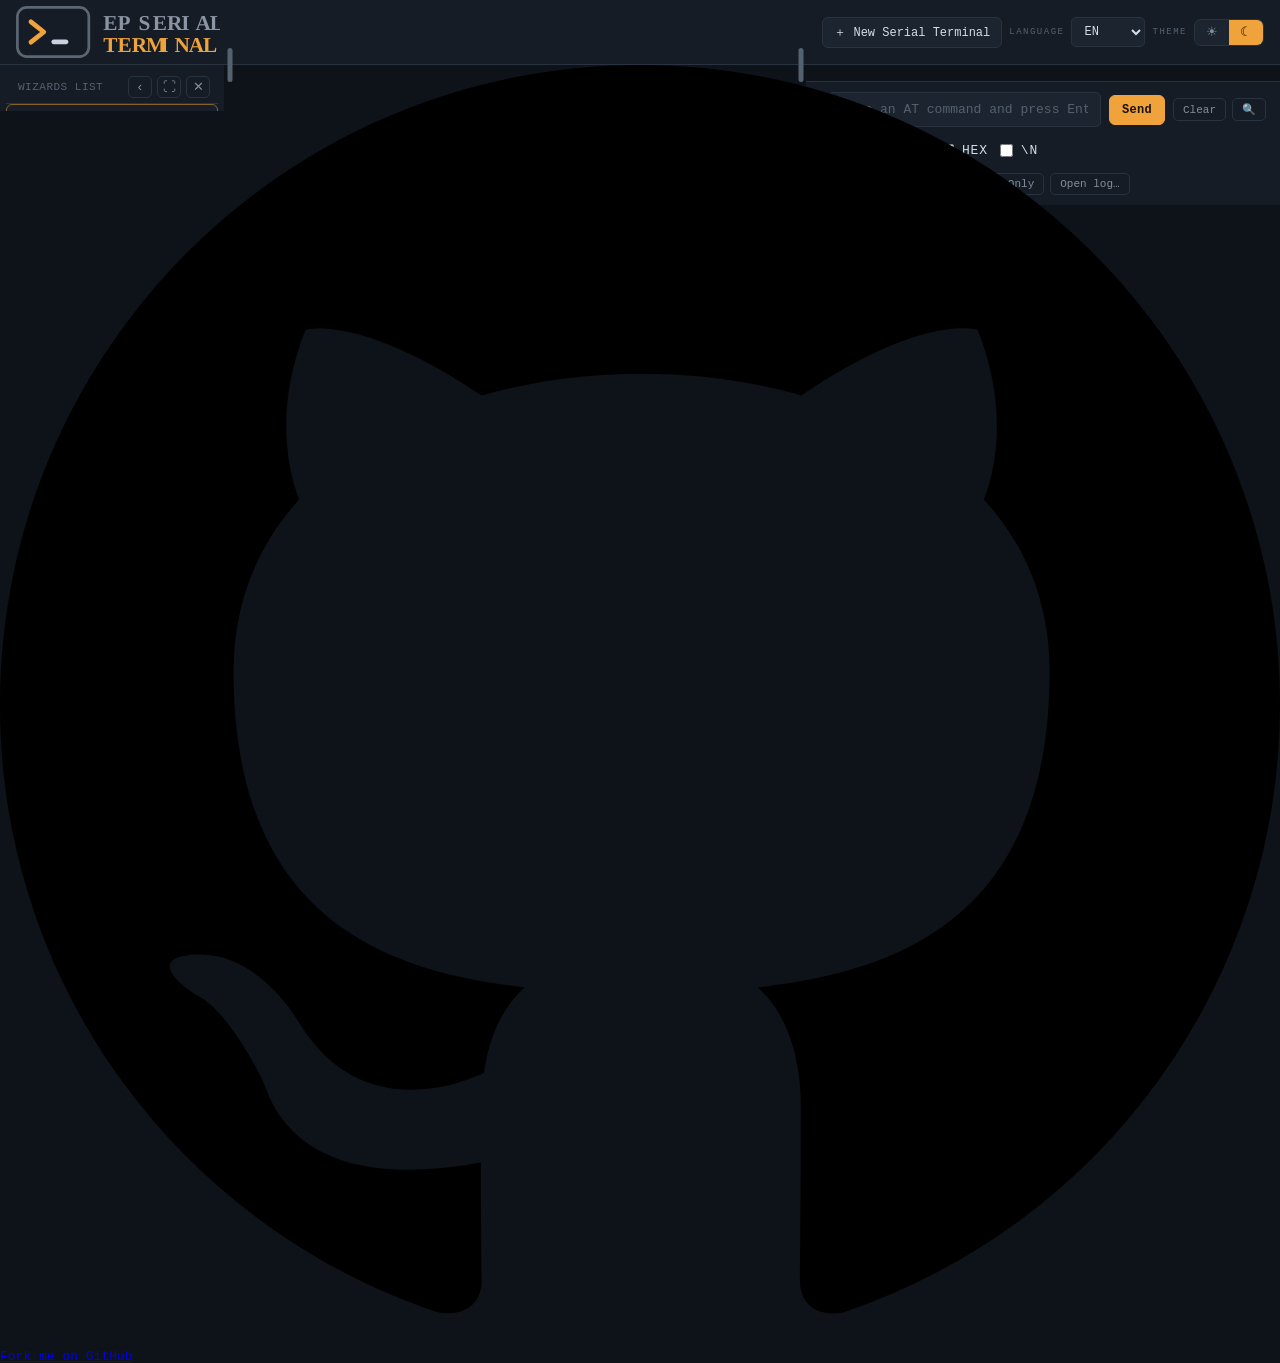
==== commit 567b4057: "Add Fork me on Github button" ====
--- a/index.html
+++ b/index.html
@@ -196,6 +196,12 @@
   <p data-i18n="unsup_text">Your browser doesn't support the <b>Web Serial API</b> (available in desktop Chrome, Edge or Opera, over <code>https</code> or <code>localhost</code>). You can still try the console with the <b>virtual modem</b>, which needs no hardware or port.</p>
   <button class="btn primary" id="u-virtual" style="margin-top:16px" data-i18n="unsup_btn">Continue in Virtual mode</button>
 </div></div>
+
+<!-- "Fork me on GitHub" pill, fixed at the bottom-left corner -->
+<a id="fork-github" href="https://github.com/epernia/ep_serial_terminal" target="_blank" rel="noopener" title="https://github.com/epernia/ep_serial_terminal">
+  <svg viewBox="0 0 16 16" aria-hidden="true"><path d="M8 0C3.58 0 0 3.58 0 8c0 3.54 2.29 6.53 5.47 7.59.4.07.55-.17.55-.38 0-.19-.01-.82-.01-1.49-2.01.37-2.53-.49-2.69-.94-.09-.23-.48-.94-.82-1.13-.28-.15-.68-.52-.01-.53.63-.01 1.08.58 1.23.82.72 1.21 1.87.87 2.33.66.07-.52.28-.87.51-1.07-1.78-.2-3.64-.89-3.64-3.95 0-.87.31-1.59.82-2.15-.08-.2-.36-1.02.08-2.12 0 0 .67-.21 2.2.82.64-.18 1.32-.27 2-.27.68 0 1.36.09 2 .27 1.53-1.04 2.2-.82 2.2-.82.44 1.1.16 1.92.08 2.12.51.56.82 1.27.82 2.15 0 3.07-1.87 3.75-3.65 3.95.29.25.54.73.54 1.48 0 1.07-.01 1.93-.01 2.2 0 .21.15.46.55.38A8.012 8.012 0 0 0 16 8c0-4.42-3.58-8-8-8z"/></svg>
+  <span>Fork me on GitHub</span>
+</a>
 
 <!-- Scripts -->
 <script src="app/js/util.js"></script>
--- a/app/css/styles.css
+++ b/app/css/styles.css
@@ -156,7 +156,7 @@
   aside {
     width: 224px; flex-shrink: 0;
     background: var(--surface);
-    overflow-y: auto; padding: 6px;
+    overflow-y: auto; padding: 6px 6px 40px;   /* bottom room so the fixed GitHub pill never covers the last item */
   }
   /* collapsible sidebar category: clicking the header shows/hides its sub-options.
      It is a "parent menu": same typography as the top-level items. */
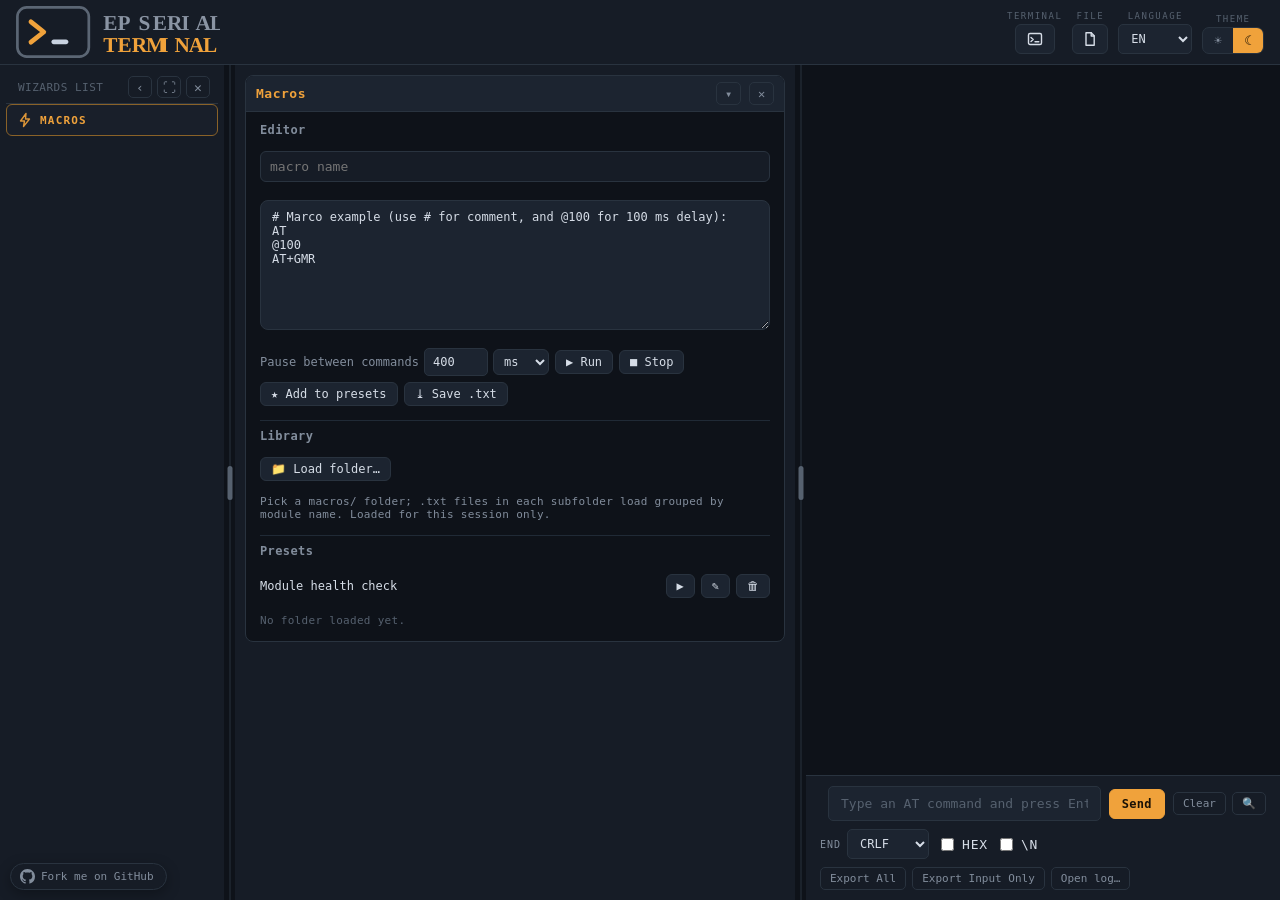
==== commit f5f4164f: "add changes" ====
--- a/index.html
+++ b/index.html
@@ -5,6 +5,7 @@
 <meta name="viewport" content="width=device-width, initial-scale=1">
 <title>AT Console · SIMCom</title>
 <link rel="stylesheet" href="app/vendor/leaflet/leaflet.css">
+<link rel="stylesheet" href="app/vendor/codemirror/codemirror.css">
 <link rel="stylesheet" href="app/css/styles.css">
 <link id="theme-css" rel="stylesheet" href="app/css/theme-dark.css">
 </head>
@@ -15,6 +16,7 @@
   <div class="brand">
     <img class="logo" src="app/img/serial_term.svg" alt="Serial Terminal">
   </div>
+
   <!-- module info dashboard -->
   <div class="hdr-inst" id="hdr-inst" style="display:none">
     <div class="dcell sim-cell cell-only">
@@ -59,18 +61,23 @@
     <div class="dcell esp-only"><span class="dk">MAC</span><span class="dv" id="g-mac">—</span></div>
     <button class="iconbtn" id="dash-refresh" title="Query module">↻</button>
   </div>
-  <!-- App control panel: New Serial Terminal, Language, Theme -->
+  <!-- App control panel: label-above columns (Terminal · File · Language · Theme) to stay
+       horizontally compact. Icon buttons get their SVG from UI_ICONS in init.js. -->
   <div class="ctl">
-    <button id="settings-btn" class="btn">＋ <span data-i18n="new_terminal">New Serial Terminal</span></button>
-    <span class="ctl-lbl" data-i18n="g_language">Language</span>
-    <select id="lang" title="Language / Idioma"></select>
-    <span class="ctl-lbl" data-i18n="g_theme">Theme</span>
-    <div class="seg" id="theme-toggle" title="Theme">
-      <button data-theme="light" aria-label="Light">☀</button>
-      <button data-theme="dark" aria-label="Dark">☾</button>
-    </div>
+    <div class="ctl-item"><span class="ctl-lbl" data-i18n="g_terminal">Terminal</span>
+      <button id="settings-btn" class="btn btn-ico" data-i18n-title="new_terminal" title="New Serial Terminal"></button></div>
+    <div class="ctl-item"><span class="ctl-lbl" data-i18n="g_file">File</span>
+      <button id="new-file" class="btn btn-ico" data-i18n-title="new_file" title="New File"></button></div>
+    <div class="ctl-item"><span class="ctl-lbl" data-i18n="g_language">Language</span>
+      <select id="lang" title="Language / Idioma"></select></div>
+    <div class="ctl-item"><span class="ctl-lbl" data-i18n="g_theme">Theme</span>
+      <div class="seg" id="theme-toggle" title="Theme">
+        <button data-theme="light" aria-label="Light">☀</button>
+        <button data-theme="dark" aria-label="Dark">☾</button>
+      </div></div>
   </div>
 </header>
+
 
 <!-- New Serial Terminal menu -->
 <div id="settings-pop" hidden>
@@ -218,6 +225,12 @@
 <script src="app/lang/de.js"></script>
 <script src="app/lang/ru.js"></script>
 <script src="app/vendor/leaflet/leaflet.js"></script>
+<script src="app/vendor/codemirror/codemirror.js"></script>
+<script src="app/vendor/codemirror/mode-simple.js"></script>
+<script src="app/vendor/codemirror/active-line.js"></script>
+<script src="app/vendor/codemirror/matchbrackets.js"></script>
+<!-- searchcursor only: the search UI is ours (same look as the terminal's), see editor.js -->
+<script src="app/vendor/codemirror/searchcursor.js"></script>
 <script src="app/js/serial.js"></script>
 <script src="app/js/emulator.js"></script>
 <script src="app/js/drivers.js"></script>
@@ -227,6 +240,7 @@
 <script src="app/js/live.js"></script>
 <script src="app/js/session.js"></script>
 <script src="app/js/app.js"></script>
+<script src="app/js/editor.js"></script>
 <script src="app/js/wizards-core.js"></script>
 <script src="app/js/wizards-radio.js"></script>
 <script src="app/js/wizards-services.js"></script>
--- a/app/vendor/codemirror/codemirror.css
+++ b/app/vendor/codemirror/codemirror.css
@@ -0,0 +1,344 @@
+/* BASICS */
+
+.CodeMirror {
+  /* Set height, width, borders, and global font properties here */
+  font-family: monospace;
+  height: 300px;
+  color: black;
+  direction: ltr;
+}
+
+/* PADDING */
+
+.CodeMirror-lines {
+  padding: 4px 0; /* Vertical padding around content */
+}
+.CodeMirror pre.CodeMirror-line,
+.CodeMirror pre.CodeMirror-line-like {
+  padding: 0 4px; /* Horizontal padding of content */
+}
+
+.CodeMirror-scrollbar-filler, .CodeMirror-gutter-filler {
+  background-color: white; /* The little square between H and V scrollbars */
+}
+
+/* GUTTER */
+
+.CodeMirror-gutters {
+  border-right: 1px solid #ddd;
+  background-color: #f7f7f7;
+  white-space: nowrap;
+}
+.CodeMirror-linenumbers {}
+.CodeMirror-linenumber {
+  padding: 0 3px 0 5px;
+  min-width: 20px;
+  text-align: right;
+  color: #999;
+  white-space: nowrap;
+}
+
+.CodeMirror-guttermarker { color: black; }
+.CodeMirror-guttermarker-subtle { color: #999; }
+
+/* CURSOR */
+
+.CodeMirror-cursor {
+  border-left: 1px solid black;
+  border-right: none;
+  width: 0;
+}
+/* Shown when moving in bi-directional text */
+.CodeMirror div.CodeMirror-secondarycursor {
+  border-left: 1px solid silver;
+}
+.cm-fat-cursor .CodeMirror-cursor {
+  width: auto;
+  border: 0 !important;
+  background: #7e7;
+}
+.cm-fat-cursor div.CodeMirror-cursors {
+  z-index: 1;
+}
+.cm-fat-cursor .CodeMirror-line::selection,
+.cm-fat-cursor .CodeMirror-line > span::selection, 
+.cm-fat-cursor .CodeMirror-line > span > span::selection { background: transparent; }
+.cm-fat-cursor .CodeMirror-line::-moz-selection,
+.cm-fat-cursor .CodeMirror-line > span::-moz-selection,
+.cm-fat-cursor .CodeMirror-line > span > span::-moz-selection { background: transparent; }
+.cm-fat-cursor { caret-color: transparent; }
+@-moz-keyframes blink {
+  0% {}
+  50% { background-color: transparent; }
+  100% {}
+}
+@-webkit-keyframes blink {
+  0% {}
+  50% { background-color: transparent; }
+  100% {}
+}
+@keyframes blink {
+  0% {}
+  50% { background-color: transparent; }
+  100% {}
+}
+
+/* Can style cursor different in overwrite (non-insert) mode */
+.CodeMirror-overwrite .CodeMirror-cursor {}
+
+.cm-tab { display: inline-block; text-decoration: inherit; }
+
+.CodeMirror-rulers {
+  position: absolute;
+  left: 0; right: 0; top: -50px; bottom: 0;
+  overflow: hidden;
+}
+.CodeMirror-ruler {
+  border-left: 1px solid #ccc;
+  top: 0; bottom: 0;
+  position: absolute;
+}
+
+/* DEFAULT THEME */
+
+.cm-s-default .cm-header {color: blue;}
+.cm-s-default .cm-quote {color: #090;}
+.cm-negative {color: #d44;}
+.cm-positive {color: #292;}
+.cm-header, .cm-strong {font-weight: bold;}
+.cm-em {font-style: italic;}
+.cm-link {text-decoration: underline;}
+.cm-strikethrough {text-decoration: line-through;}
+
+.cm-s-default .cm-keyword {color: #708;}
+.cm-s-default .cm-atom {color: #219;}
+.cm-s-default .cm-number {color: #164;}
+.cm-s-default .cm-def {color: #00f;}
+.cm-s-default .cm-variable,
+.cm-s-default .cm-punctuation,
+.cm-s-default .cm-property,
+.cm-s-default .cm-operator {}
+.cm-s-default .cm-variable-2 {color: #05a;}
+.cm-s-default .cm-variable-3, .cm-s-default .cm-type {color: #085;}
+.cm-s-default .cm-comment {color: #a50;}
+.cm-s-default .cm-string {color: #a11;}
+.cm-s-default .cm-string-2 {color: #f50;}
+.cm-s-default .cm-meta {color: #555;}
+.cm-s-default .cm-qualifier {color: #555;}
+.cm-s-default .cm-builtin {color: #30a;}
+.cm-s-default .cm-bracket {color: #997;}
+.cm-s-default .cm-tag {color: #170;}
+.cm-s-default .cm-attribute {color: #00c;}
+.cm-s-default .cm-hr {color: #999;}
+.cm-s-default .cm-link {color: #00c;}
+
+.cm-s-default .cm-error {color: #f00;}
+.cm-invalidchar {color: #f00;}
+
+.CodeMirror-composing { border-bottom: 2px solid; }
+
+/* Default styles for common addons */
+
+div.CodeMirror span.CodeMirror-matchingbracket {color: #0b0;}
+div.CodeMirror span.CodeMirror-nonmatchingbracket {color: #a22;}
+.CodeMirror-matchingtag { background: rgba(255, 150, 0, .3); }
+.CodeMirror-activeline-background {background: #e8f2ff;}
+
+/* STOP */
+
+/* The rest of this file contains styles related to the mechanics of
+   the editor. You probably shouldn't touch them. */
+
+.CodeMirror {
+  position: relative;
+  overflow: hidden;
+  background: white;
+}
+
+.CodeMirror-scroll {
+  overflow: scroll !important; /* Things will break if this is overridden */
+  /* 50px is the magic margin used to hide the element's real scrollbars */
+  /* See overflow: hidden in .CodeMirror */
+  margin-bottom: -50px; margin-right: -50px;
+  padding-bottom: 50px;
+  height: 100%;
+  outline: none; /* Prevent dragging from highlighting the element */
+  position: relative;
+  z-index: 0;
+}
+.CodeMirror-sizer {
+  position: relative;
+  border-right: 50px solid transparent;
+}
+
+/* The fake, visible scrollbars. Used to force redraw during scrolling
+   before actual scrolling happens, thus preventing shaking and
+   flickering artifacts. */
+.CodeMirror-vscrollbar, .CodeMirror-hscrollbar, .CodeMirror-scrollbar-filler, .CodeMirror-gutter-filler {
+  position: absolute;
+  z-index: 6;
+  display: none;
+  outline: none;
+}
+.CodeMirror-vscrollbar {
+  right: 0; top: 0;
+  overflow-x: hidden;
+  overflow-y: scroll;
+}
+.CodeMirror-hscrollbar {
+  bottom: 0; left: 0;
+  overflow-y: hidden;
+  overflow-x: scroll;
+}
+.CodeMirror-scrollbar-filler {
+  right: 0; bottom: 0;
+}
+.CodeMirror-gutter-filler {
+  left: 0; bottom: 0;
+}
+
+.CodeMirror-gutters {
+  position: absolute; left: 0; top: 0;
+  min-height: 100%;
+  z-index: 3;
+}
+.CodeMirror-gutter {
+  white-space: normal;
+  height: 100%;
+  display: inline-block;
+  vertical-align: top;
+  margin-bottom: -50px;
+}
+.CodeMirror-gutter-wrapper {
+  position: absolute;
+  z-index: 4;
+  background: none !important;
+  border: none !important;
+}
+.CodeMirror-gutter-background {
+  position: absolute;
+  top: 0; bottom: 0;
+  z-index: 4;
+}
+.CodeMirror-gutter-elt {
+  position: absolute;
+  cursor: default;
+  z-index: 4;
+}
+.CodeMirror-gutter-wrapper ::selection { background-color: transparent }
+.CodeMirror-gutter-wrapper ::-moz-selection { background-color: transparent }
+
+.CodeMirror-lines {
+  cursor: text;
+  min-height: 1px; /* prevents collapsing before first draw */
+}
+.CodeMirror pre.CodeMirror-line,
+.CodeMirror pre.CodeMirror-line-like {
+  /* Reset some styles that the rest of the page might have set */
+  -moz-border-radius: 0; -webkit-border-radius: 0; border-radius: 0;
+  border-width: 0;
+  background: transparent;
+  font-family: inherit;
+  font-size: inherit;
+  margin: 0;
+  white-space: pre;
+  word-wrap: normal;
+  line-height: inherit;
+  color: inherit;
+  z-index: 2;
+  position: relative;
+  overflow: visible;
+  -webkit-tap-highlight-color: transparent;
+  -webkit-font-variant-ligatures: contextual;
+  font-variant-ligatures: contextual;
+}
+.CodeMirror-wrap pre.CodeMirror-line,
+.CodeMirror-wrap pre.CodeMirror-line-like {
+  word-wrap: break-word;
+  white-space: pre-wrap;
+  word-break: normal;
+}
+
+.CodeMirror-linebackground {
+  position: absolute;
+  left: 0; right: 0; top: 0; bottom: 0;
+  z-index: 0;
+}
+
+.CodeMirror-linewidget {
+  position: relative;
+  z-index: 2;
+  padding: 0.1px; /* Force widget margins to stay inside of the container */
+}
+
+.CodeMirror-widget {}
+
+.CodeMirror-rtl pre { direction: rtl; }
+
+.CodeMirror-code {
+  outline: none;
+}
+
+/* Force content-box sizing for the elements where we expect it */
+.CodeMirror-scroll,
+.CodeMirror-sizer,
+.CodeMirror-gutter,
+.CodeMirror-gutters,
+.CodeMirror-linenumber {
+  -moz-box-sizing: content-box;
+  box-sizing: content-box;
+}
+
+.CodeMirror-measure {
+  position: absolute;
+  width: 100%;
+  height: 0;
+  overflow: hidden;
+  visibility: hidden;
+}
+
+.CodeMirror-cursor {
+  position: absolute;
+  pointer-events: none;
+}
+.CodeMirror-measure pre { position: static; }
+
+div.CodeMirror-cursors {
+  visibility: hidden;
+  position: relative;
+  z-index: 3;
+}
+div.CodeMirror-dragcursors {
+  visibility: visible;
+}
+
+.CodeMirror-focused div.CodeMirror-cursors {
+  visibility: visible;
+}
+
+.CodeMirror-selected { background: #d9d9d9; }
+.CodeMirror-focused .CodeMirror-selected { background: #d7d4f0; }
+.CodeMirror-crosshair { cursor: crosshair; }
+.CodeMirror-line::selection, .CodeMirror-line > span::selection, .CodeMirror-line > span > span::selection { background: #d7d4f0; }
+.CodeMirror-line::-moz-selection, .CodeMirror-line > span::-moz-selection, .CodeMirror-line > span > span::-moz-selection { background: #d7d4f0; }
+
+.cm-searching {
+  background-color: #ffa;
+  background-color: rgba(255, 255, 0, .4);
+}
+
+/* Used to force a border model for a node */
+.cm-force-border { padding-right: .1px; }
+
+@media print {
+  /* Hide the cursor when printing */
+  .CodeMirror div.CodeMirror-cursors {
+    visibility: hidden;
+  }
+}
+
+/* See issue #2901 */
+.cm-tab-wrap-hack:after { content: ''; }
+
+/* Help users use markselection to safely style text background */
+span.CodeMirror-selectedtext { background: none; }
--- a/app/css/styles.css
+++ b/app/css/styles.css
@@ -52,7 +52,9 @@
   .seg button:hover { color: var(--ink); }
   .seg button.on { background: var(--amber); color: #1a1206; }
 
-  .ctl { display: flex; align-items: center; gap: 7px; margin-left: auto; flex-shrink: 0; }   /* doesn't shrink: the info area (which wraps) absorbs the shortfall */
+  .ctl { display: flex; align-items: flex-end; gap: 10px; margin-left: auto; flex-shrink: 0; }   /* doesn't shrink: the info area (which wraps) absorbs the shortfall */
+  /* label-above column per control (Terminal · File · Language · Theme): horizontally compact */
+  .ctl-item { display: flex; flex-direction: column; align-items: center; gap: 3px; }
   .ctl .seg { flex-wrap: nowrap; flex-shrink: 0; }   /* the theme toggle never wraps */
   #settings-btn { padding: 6px 11px; letter-spacing: 0; white-space: nowrap; }   /* more compact so everything fits */
   label.field { display: flex; align-items: center; gap: 6px; color: var(--ink-dim);
@@ -379,6 +381,40 @@
   .sgm-rng { color: var(--ink-faint); font-size: 10px; margin-left: auto; }
   .sgm-svg { width: 100%; height: 46px; background: var(--bg); border: 1px solid var(--line); border-radius: 6px; }
 
+  /* "Fork me on GitHub" pill, fixed at the bottom-left corner */
+  #fork-github { position: fixed; left: 10px; bottom: 10px; z-index: 60; display: inline-flex; align-items: center; gap: 6px;
+    background: var(--surface); border: 1px solid var(--line); border-radius: 999px; padding: 5px 12px 5px 9px;
+    color: var(--ink-dim); text-decoration: none; font-size: 11px; box-shadow: 0 4px 14px rgba(0,0,0,.3); }
+  #fork-github svg { width: 15px; height: 15px; fill: currentColor; flex-shrink: 0; }
+  #fork-github:hover { color: var(--amber); border-color: var(--amber-dim); }
+
+  /* icon-only header buttons (New Serial Terminal / New File): the label lives in the tooltip */
+  .btn-ico { display: inline-flex; align-items: center; justify-content: center; padding: 6px 9px; }
+  .btn-ico svg { width: 16px; height: 16px; display: block; }
+
+  /* ---------- Editor panes (CodeMirror) sharing the console grid — see editor.js ---------- */
+  .epane .cpdot { background: var(--amber); box-shadow: 0 0 7px var(--amber); }   /* file pane: amber dot */
+  /* editor toolbar: icon-only open/save + a bare ▶ run; .edsp pushes the ✕ to the far right */
+  .edbtn { flex-shrink: 0; display: inline-flex; align-items: center; justify-content: center;
+    background: transparent; border: 1px solid var(--line); border-radius: 4px; color: var(--ink-faint);
+    cursor: pointer; padding: 2px 6px; line-height: 1; }
+  .edbtn svg { width: 14px; height: 14px; display: block; }
+  .edbtn:hover { color: var(--amber); border-color: var(--amber-dim); background: var(--line-soft); }
+  .edbtn.run { color: var(--ok); border-color: var(--ok); font-size: 11px; }
+  .edbtn.run:hover { color: var(--ok); border-color: var(--ok); background: var(--line-soft); }
+  .edfind { font-size: 11px; }
+  /* the editor 🔍 latches while the shared bar is searching this editor (set in editor.js) */
+  .edfind.active { color: var(--amber); border-color: var(--amber); background: var(--line-soft);
+    box-shadow: inset 0 2px 4px rgba(0,0,0,.35); transform: translateY(1px); }
+  .edsp { flex: 1 1 auto; }
+  /* one shared search bar at the foot: hide the TX/RX/URC/ERROR filters when it targets an editor */
+  .searchbar.for-editor .qflt { display: none; }
+  .edbody { flex: 1; min-height: 0; overflow: hidden; display: flex; }
+  .edfallback { flex: 1; resize: none; border: none; outline: none; padding: 8px;
+    background: var(--bg); color: var(--ink); font-family: var(--mono); font-size: 12px; }
+  /* NOTE: the CodeMirror theme itself lives OUTSIDE the layers, at the end of this file —
+     vendor CSS is unlayered and unlayered rules always beat layered ones. */
+
   /* SMS PDU-mode badge (SIM7022 NB-IoT): marks that the inbox/send use PDU, not text mode */
   .sms-pdubadge { font-family: var(--mono); font-size: 9px; letter-spacing: .5px; color: var(--amber);
     border: 1px solid var(--amber-dim); border-radius: 4px; padding: 1px 5px; cursor: help; }
@@ -753,6 +789,9 @@
   @media (max-width: 720px) {
     aside { position: absolute; z-index: 10; height: 100%; transform: translateX(-100%); transition: transform .2s; border-right: 1px solid var(--line); }
     aside.open { transform: none; }
+    /* GitHub pill: icon-only on narrow screens (don't cover the cmdbar) */
+    #fork-github span { display: none; }
+    #fork-github { padding: 6px; }
     .hdr-inst .dcell, .hdr-inst .sig-cell { padding: 3px 9px; }
     /* Stack vertically: wizard on top (bounded), AT console below always visible */
     main { flex-direction: column; }
@@ -781,3 +820,31 @@
   .hw-seg button { padding: 5px 9px; }
 }
 }
+
+/* ============================================================================
+   CodeMirror theme "atconsole" — DELIBERATELY OUTSIDE @layer.
+   app/vendor/codemirror/codemirror.css is unlayered, and in the CSS cascade an
+   unlayered rule beats ANY layered rule regardless of specificity. Putting this
+   inside @layer base would let the vendor's `.CodeMirror { background: white }`
+   win and the editor would stay white in both themes.
+   Colors come from the theme variables, so it follows light/dark automatically.
+   ========================================================================== */
+.edbody > .CodeMirror { flex: 1; height: auto; min-height: 0; font-family: var(--mono); font-size: 12px; }
+.cm-s-atconsole { background: var(--bg); color: var(--ink); }
+.cm-s-atconsole .CodeMirror-gutters { background: var(--surface); border-right: 1px solid var(--line); }
+.cm-s-atconsole .CodeMirror-linenumber { color: var(--ink-faint); }
+.cm-s-atconsole .CodeMirror-cursor { border-left: 1px solid var(--amber); }
+.cm-s-atconsole .CodeMirror-activeline-background { background: var(--hover); }
+.cm-s-atconsole .CodeMirror-selected { background: var(--line-soft); }
+.cm-s-atconsole.CodeMirror-focused .CodeMirror-selected { background: var(--line); }
+.cm-s-atconsole .CodeMirror-matchingbracket { color: var(--amber); font-weight: 700; }
+.cm-s-atconsole .cm-comment    { color: var(--ink-faint); font-style: italic; }   /* # comment */
+.cm-s-atconsole .cm-keyword    { color: var(--urc); font-weight: 700; }           /* ?URC · @loop */
+.cm-s-atconsole .cm-number     { color: var(--amber); }                           /* @500 · counts */
+.cm-s-atconsole .cm-atom       { color: var(--err); font-weight: 700; }           /* ^Z · ^[ */
+.cm-s-atconsole .cm-variable-2 { color: var(--ok); }                              /* ${var} */
+.cm-s-atconsole .cm-string     { color: var(--body); }                            /* "quoted" */
+.cm-s-atconsole .cm-def        { color: var(--tx); font-weight: 600; }            /* AT+CMD */
+/* editor search hits: every match in amber (like the log's <mark>), the current one inverted */
+.cm-s-atconsole .cm-searching { background: var(--amber); color: var(--bg); border-radius: 2px; }
+.cm-s-atconsole .cm-searching-cur { outline: 1px solid var(--ink); border-radius: 2px; }
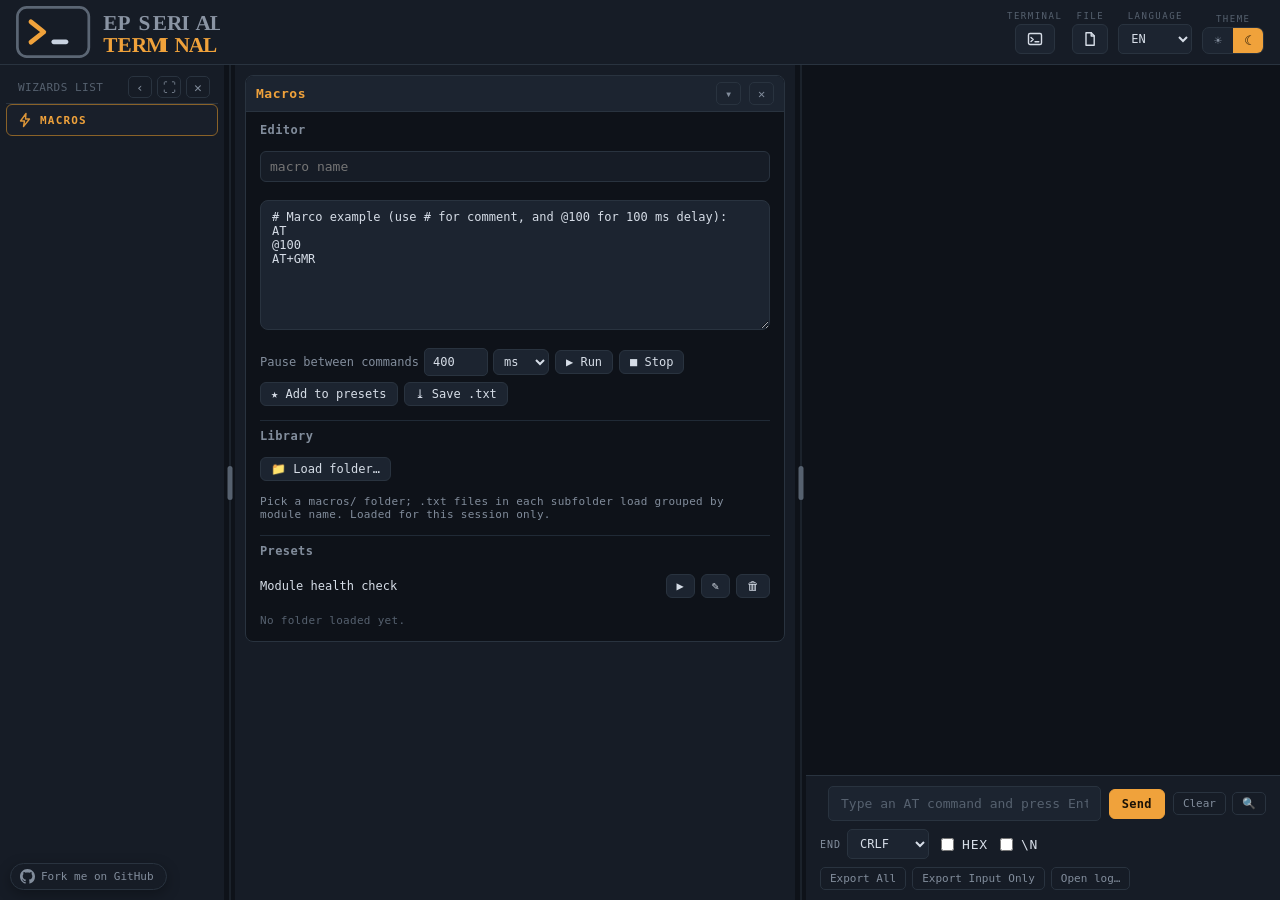
==== commit e377880f: "update UDP Wizzard" ====
--- a/index.html
+++ b/index.html
@@ -16,7 +16,6 @@
   <div class="brand">
     <img class="logo" src="app/img/serial_term.svg" alt="Serial Terminal">
   </div>
-
   <!-- module info dashboard -->
   <div class="hdr-inst" id="hdr-inst" style="display:none">
     <div class="dcell sim-cell cell-only">
@@ -77,7 +76,6 @@
       </div></div>
   </div>
 </header>
-
 
 <!-- New Serial Terminal menu -->
 <div id="settings-pop" hidden>
@@ -233,16 +231,21 @@
 <script src="app/vendor/codemirror/searchcursor.js"></script>
 <script src="app/js/serial.js"></script>
 <script src="app/js/emulator.js"></script>
+<script src="app/js/emulator-espressif.js"></script>
 <script src="app/js/drivers.js"></script>
 <script src="app/js/profiles.js"></script>
+<script src="app/js/profiles-simcom.js"></script>
+<script src="app/js/profiles-espressif.js"></script>
 <script src="app/js/data.js"></script>
 <script src="app/js/macros.js"></script>
 <script src="app/js/live.js"></script>
+<script src="app/js/live-espressif.js"></script>
 <script src="app/js/session.js"></script>
 <script src="app/js/app.js"></script>
 <script src="app/js/editor.js"></script>
 <script src="app/js/wizards-core.js"></script>
 <script src="app/js/wizards-radio.js"></script>
+<script src="app/js/wizards-espressif.js"></script>
 <script src="app/js/wizards-services.js"></script>
 <script src="app/js/init.js"></script>
 
